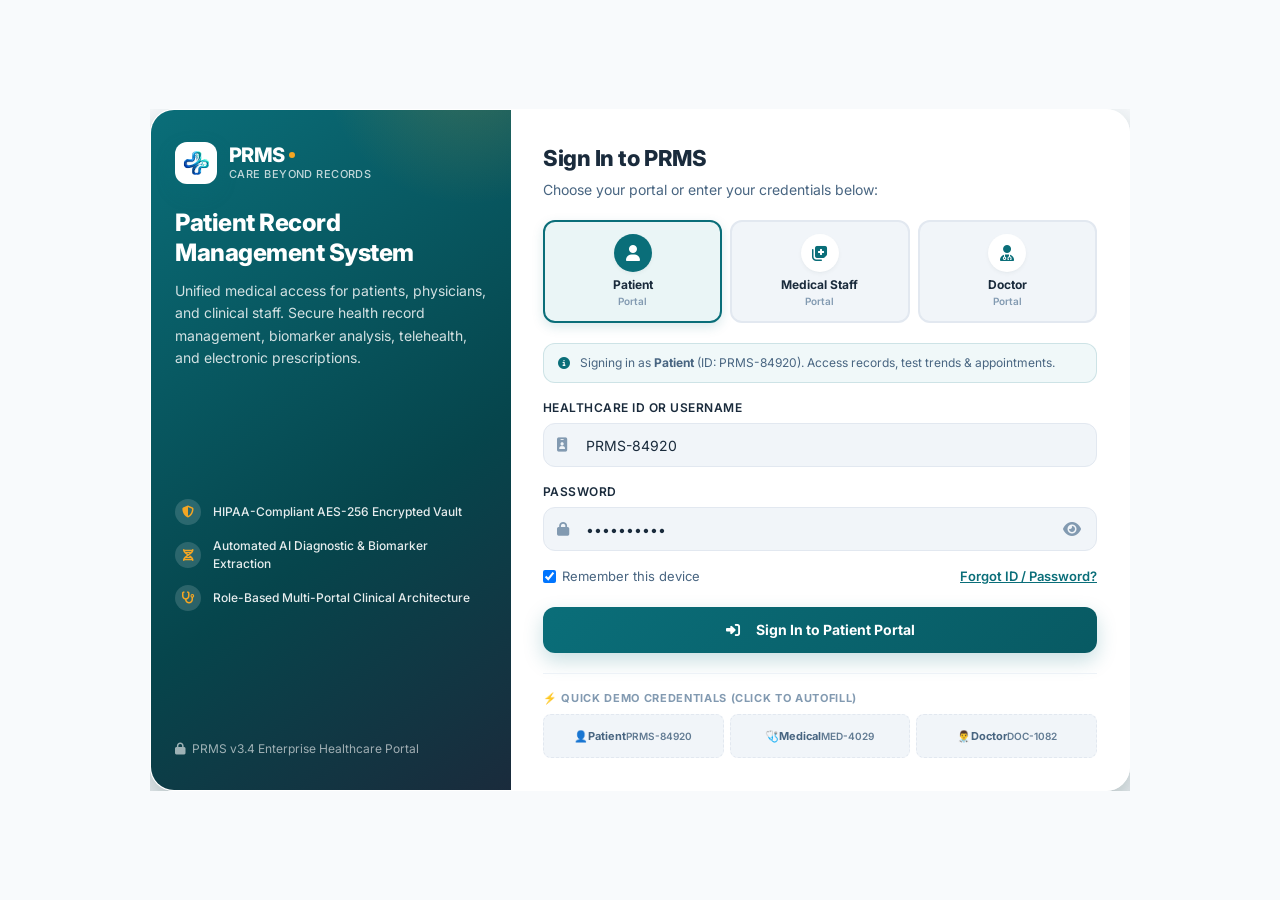
==== index.html @ 11b3c5fc "Initial commit: Patient Record Management System (PRMS)" ====
<!DOCTYPE html>
<html lang="en">

<head>
  <meta charset="UTF-8">
  <meta name="viewport" content="width=device-width, initial-scale=1.0, maximum-scale=5.0">
  <meta name="description"
    content="PRMS - Patient Record Management System. Secure Authentication Portal for Patients, Medical Staff, and Doctors.">
  <meta name="theme-color" content="#0A6E79">
  <title>PRMS | Sign In - Care Beyond Records</title>

  <!-- Google Fonts & Font Awesome -->
  <link rel="preconnect" href="https://fonts.googleapis.com">
  <link rel="preconnect" href="https://fonts.gstatic.com" crossorigin>
  <link href="https://fonts.googleapis.com/css2?family=Inter:wght@300;400;500;600;700;800&display=swap"
    rel="stylesheet">
  <link rel="stylesheet" href="https://cdnjs.cloudflare.com/ajax/libs/font-awesome/6.4.0/css/all.min.css">

  <!-- Stylesheet -->
  <link rel="stylesheet" href="css/styles.css">
</head>

<body style="background: #f8fafc; min-height: 100vh; display: flex; align-items: center; justify-content: center; padding: 20px;">

  <!-- SIGN IN PAGE CONTAINER -->
  <div class="login-page" id="signinPage" style="position: relative; inset: auto; background: transparent; padding: 0; min-height: auto; width: 100%; max-width: 980px;">
    <div class="login-card-container">

      <!-- Left Hero Brand Panel -->
      <div class="login-brand-panel">
        <div class="login-brand-header">
          <div class="brand-logo" style="margin-bottom: 24px;">
            <div class="logo-icon-wrapper" aria-hidden="true">
              <img src="images/logo.png" alt="PRMS Logo" class="brand-logo-img">
            </div>
            <div class="logo-text-group">
              <span class="brand-name">PRMS<span class="brand-dot"></span></span>
              <span class="brand-tagline">Care beyond records</span>
            </div>
          </div>

          <h2 class="login-hero-title">Patient Record Management System</h2>
          <p class="login-hero-desc">
            Unified medical access for patients, physicians, and clinical staff. Secure health record management, biomarker analysis, telehealth, and electronic prescriptions.
          </p>
        </div>

        <div class="login-feature-list">
          <div class="login-feature-item">
            <div class="login-feature-icon">
              <i class="fa-solid fa-shield-halved"></i>
            </div>
            <span>HIPAA-Compliant AES-256 Encrypted Vault</span>
          </div>
          <div class="login-feature-item">
            <div class="login-feature-icon">
              <i class="fa-solid fa-dna"></i>
            </div>
            <span>Automated AI Diagnostic & Biomarker Extraction</span>
          </div>
          <div class="login-feature-item">
            <div class="login-feature-icon">
              <i class="fa-solid fa-stethoscope"></i>
            </div>
            <span>Role-Based Multi-Portal Clinical Architecture</span>
          </div>
        </div>

        <div class="login-brand-footer">
          <i class="fa-solid fa-lock"></i>
          <span>PRMS v3.4 Enterprise Healthcare Portal</span>
        </div>
      </div>

      <!-- Right Interactive Sign-In Form Panel -->
      <div class="login-form-panel">
        <div class="login-form-header">
          <h1 class="login-form-title">Sign In to PRMS</h1>
          <p class="login-form-subtitle">Choose your portal or enter your credentials below:</p>
        </div>

        <!-- Role Selection Tabs -->
        <div class="role-selection-grid" role="tablist" aria-label="Portal Selection">
          <button type="button" class="role-card-btn active touch-target" id="roleBtnPatient" data-role="patient" role="tab" aria-selected="true">
            <div class="role-card-icon">
              <i class="fa-solid fa-user"></i>
            </div>
            <span class="role-card-title">Patient</span>
            <span class="role-card-badge">Portal</span>
          </button>

          <button type="button" class="role-card-btn touch-target" id="roleBtnMedical" data-role="medical" role="tab" aria-selected="false">
            <div class="role-card-icon">
              <i class="fa-solid fa-notes-medical"></i>
            </div>
            <span class="role-card-title">Medical Staff</span>
            <span class="role-card-badge">Portal</span>
          </button>

          <button type="button" class="role-card-btn touch-target" id="roleBtnDoctor" data-role="doctor" role="tab" aria-selected="false">
            <div class="role-card-icon">
              <i class="fa-solid fa-user-doctor"></i>
            </div>
            <span class="role-card-title">Doctor</span>
            <span class="role-card-badge">Portal</span>
          </button>
        </div>

        <!-- Dynamic Role Context Banner -->
        <div class="role-info-banner" id="roleInfoBanner">
          <i class="fa-solid fa-circle-info" style="color: var(--primary);"></i>
          <span id="roleBannerText">Signing in as <strong>Patient</strong> (ID: PRMS-84920). Access records, test trends & appointments.</span>
        </div>

        <!-- Authentication Form -->
        <form id="loginForm" autocomplete="on" novalidate>
          
          <!-- Healthcare ID / Username -->
          <div class="login-form-group">
            <label for="loginUsername" class="form-label" id="usernameLabel">Healthcare ID or Username</label>
            <div class="input-with-icon">
              <i class="fa-solid fa-id-badge" style="position: absolute; left: 14px; color: var(--text-muted); font-size: 14px; pointer-events: none;"></i>
              <input type="text" id="loginUsername" class="form-input" placeholder="e.g. PRMS-84920 or patient" required autocomplete="username" value="PRMS-84920">
            </div>
          </div>

          <!-- Password -->
          <div class="login-form-group">
            <label for="loginPassword" class="form-label">Password</label>
            <div class="input-with-icon">
              <i class="fa-solid fa-lock" style="position: absolute; left: 14px; color: var(--text-muted); font-size: 14px; pointer-events: none;"></i>
              <input type="password" id="loginPassword" class="form-input" placeholder="Enter password" required autocomplete="current-password" value="patient123" style="padding-right: 42px;">
              <button type="button" id="toggleLoginPasswordBtn" class="toggle-password-btn" aria-label="Toggle password visibility"
                style="position: absolute; right: 10px; background: none; border: none; color: var(--text-muted); cursor: pointer; padding: 6px; border-radius: 4px; display: flex; align-items: center; justify-content: center;">
                <i class="fa-solid fa-eye" id="loginEyeIcon"></i>
              </button>
            </div>
          </div>

          <!-- Form Options (Remember Me & Forgot) -->
          <div class="login-form-actions">
            <label class="checkbox-label" style="font-size: 13px;">
              <input type="checkbox" id="rememberMeCheckbox" checked>
              <span>Remember this device</span>
            </label>
            <button type="button" id="forgotCredsBtn" style="background: none; border: none; color: var(--primary); font-size: 13px; font-weight: 600; cursor: pointer; text-decoration: underline;">
              Forgot ID / Password?
            </button>
          </div>

          <!-- Error Alert (Hidden by default) -->
          <div id="loginErrorAlert" class="unlock-error-message" style="display: none; margin-bottom: 16px;" role="alert">
            <i class="fa-solid fa-circle-exclamation"></i>
            <span id="loginErrorText">Invalid ID or password. Please check your credentials.</span>
          </div>

          <!-- Submit Button -->
          <button type="submit" class="login-submit-btn touch-target" id="loginSubmitBtn">
            <i class="fa-solid fa-right-to-bracket" style="margin-right: 8px;"></i>
            <span id="loginSubmitText">Sign In to Patient Portal</span>
          </button>
        </form>

        <!-- Quick Demo Credentials Box -->
        <div class="demo-credentials-box">
          <div class="demo-credentials-title">
            <span>⚡ Quick Demo Credentials (Click to Autofill)</span>
          </div>
          <div class="demo-pills-row">
            <button type="button" class="demo-pill-btn touch-target" data-demo="patient" title="Click to fill Patient credentials">
              👤 <strong>Patient</strong><br><span style="font-size: 10px; opacity: 0.85;">PRMS-84920</span>
            </button>
            <button type="button" class="demo-pill-btn touch-target" data-demo="medical" title="Click to fill Medical Staff credentials">
              🩺 <strong>Medical</strong><br><span style="font-size: 10px; opacity: 0.85;">MED-4029</span>
            </button>
            <button type="button" class="demo-pill-btn touch-target" data-demo="doctor" title="Click to fill Doctor credentials">
              👨‍⚕️ <strong>Doctor</strong><br><span style="font-size: 10px; opacity: 0.85;">DOC-1082</span>
            </button>
          </div>
        </div>

      </div>

    </div>
  </div>

  <!-- Toast Notification Container -->
  <div class="toast-container" id="toastContainer" aria-live="polite"></div>

  <!-- Application Logic -->
  <script src="js/app.js"></script>
</body>

</html>
---- css/styles.css ----
/* ==========================================================================
   PRMS - Care Beyond Records | Patient Portal Design System
   ========================================================================== */

/* Google Font: Inter */
@import url('https://fonts.googleapis.com/css2?family=Inter:wght@300;400;500;600;700;800&display=swap');

:root {
  /* Brand Color Palette */
  --primary: #0A6E79;
  --primary-hover: #085a63;
  --primary-dark: #053e45;
  --primary-light: #0d8b99;
  --primary-soft: #eaf5f6;
  --primary-subtle: #f0f8f9;

  --secondary: #F5A623;
  --secondary-hover: #e09315;
  --secondary-light: #fff8eb;
  --secondary-soft: #fef1db;

  --background: #F8FAFC;
  --surface: #FFFFFF;
  --surface-alt: #F1F5F9;
  --surface-hover: #F8FAFC;
  
  --text-primary: #1A2B3C;
  --text-secondary: #486581;
  --text-muted: #829AB1;
  --text-light: #9FB3C8;
  --text-white: #FFFFFF;

  --success: #2ECC71;
  --success-hover: #27ae60;
  --success-soft: #eafaf1;
  --warning: #F5A623;
  --warning-soft: #fef7ec;
  --danger: #E74C3C;
  --danger-soft: #fdedec;
  --info: #3498DB;
  --info-soft: #ebf5fb;

  --border-color: #E2E8F0;
  --border-light: #EDF2F7;
  --border-focus: #0A6E79;

  /* Typography */
  --font-family: 'Inter', -apple-system, BlinkMacSystemFont, 'Segoe UI', Roboto, Helvetica, Arial, sans-serif;
  --font-size-xs: 0.75rem;     /* 12px */
  --font-size-sm: 0.875rem;    /* 14px */
  --font-size-base: 1rem;      /* 16px */
  --font-size-md: 1.125rem;    /* 18px */
  --font-size-lg: 1.25rem;     /* 20px */
  --font-size-xl: 1.5rem;      /* 24px */
  --font-size-2xl: 1.875rem;   /* 30px */
  --font-size-3xl: 2.25rem;    /* 36px */

  /* Spacing */
  --space-1: 0.25rem;  /* 4px */
  --space-2: 0.5rem;   /* 8px */
  --space-3: 0.75rem;  /* 12px */
  --space-4: 1rem;     /* 16px */
  --space-5: 1.25rem;  /* 20px */
  --space-6: 1.5rem;   /* 24px */
  --space-8: 2rem;     /* 32px */
  --space-10: 2.5rem;  /* 40px */
  --space-12: 3rem;    /* 48px */

  /* Shadows */
  --shadow-xs: 0 1px 2px rgba(10, 110, 121, 0.04);
  --shadow-sm: 0 2px 4px rgba(26, 43, 60, 0.04), 0 1px 2px rgba(26, 43, 60, 0.02);
  --shadow-md: 0 4px 12px rgba(26, 43, 60, 0.06), 0 2px 4px rgba(26, 43, 60, 0.04);
  --shadow-lg: 0 10px 25px rgba(26, 43, 60, 0.08), 0 4px 10px rgba(26, 43, 60, 0.04);
  --shadow-xl: 0 20px 35px rgba(10, 110, 121, 0.12), 0 8px 16px rgba(26, 43, 60, 0.06);
  --shadow-teal: 0 8px 20px rgba(10, 110, 121, 0.22);
  --shadow-gold: 0 8px 20px rgba(245, 166, 35, 0.25);

  /* Border Radius */
  --radius-sm: 8px;
  --radius-md: 12px;
  --radius-lg: 16px;
  --radius-xl: 24px;
  --radius-full: 9999px;

  /* Transitions */
  --transition-fast: 0.15s cubic-bezier(0.4, 0, 0.2, 1);
  --transition-base: 0.25s cubic-bezier(0.4, 0, 0.2, 1);
  --transition-slow: 0.4s cubic-bezier(0.4, 0, 0.2, 1);

  /* Dimensions */
  --header-height: 72px;
  --sidebar-width: 270px;
  --sidebar-collapsed-width: 80px;
  --bottom-nav-height: 68px;
  --min-touch-target: 44px;
}

/* ==========================================================================
   CSS Reset & Global Settings
   ========================================================================== */
*, *::before, *::after {
  box-sizing: border-box;
  margin: 0;
  padding: 0;
}

html {
  font-size: 16px;
  scroll-behavior: smooth;
  -webkit-text-size-adjust: 100%;
}

body {
  font-family: var(--font-family);
  font-size: var(--font-size-base);
  color: var(--text-primary);
  background-color: var(--background);
  line-height: 1.5;
  min-height: 100vh;
  overflow-x: hidden;
  -webkit-font-smoothing: antialiased;
  -moz-osx-font-smoothing: grayscale;
}

a {
  color: inherit;
  text-decoration: none;
}

button, input, select, textarea {
  font: inherit;
  color: inherit;
  border: none;
  background: none;
  outline: none;
}

button {
  cursor: pointer;
  user-select: none;
}

img, svg {
  display: block;
  max-width: 100%;
}

ul, ol {
  list-style: none;
}

/* Accessible focus ring */
:focus-visible {
  outline: 2px solid var(--primary);
  outline-offset: 2px;
}

/* Minimum 44px touch targets on interactive controls */
.touch-target {
  min-height: var(--min-touch-target);
  min-width: var(--min-touch-target);
  display: inline-flex;
  align-items: center;
  justify-content: center;
}

/* ==========================================================================
   Layout Structure
   ========================================================================== */
.app-container {
  display: grid;
  grid-template-rows: var(--header-height) 1fr;
  grid-template-columns: 1fr;
  min-height: 100vh;
  width: 100%;
  position: relative;
}

@media (min-width: 1024px) {
  .app-container {
    grid-template-columns: var(--sidebar-width) 1fr;
    grid-template-rows: var(--header-height) 1fr;
    grid-template-areas:
      "sidebar header"
      "sidebar main";
  }

  .app-container.sidebar-collapsed {
    grid-template-columns: var(--sidebar-collapsed-width) 1fr;
  }
}

/* ==========================================================================
   Header Component
   ========================================================================== */
.app-header {
  position: sticky;
  top: 0;
  z-index: 50;
  height: var(--header-height);
  min-height: 72px;
  background: rgba(255, 255, 255, 0.96);
  backdrop-filter: blur(16px);
  -webkit-backdrop-filter: blur(16px);
  border-bottom: 1px solid var(--border-color);
  display: flex;
  align-items: center;
  justify-content: space-between;
  padding: 0 var(--space-4);
  gap: var(--space-3);
  overflow: visible;
  transition: padding var(--transition-base);
  box-shadow: 0 1px 3px rgba(0, 0, 0, 0.03);
}

@media (min-width: 1024px) {
  .app-header {
    grid-area: header;
    padding: 0 var(--space-6);
    gap: var(--space-4);
  }
}

.header-left {
  display: flex;
  align-items: center;
  gap: var(--space-3);
  flex-shrink: 0;
  min-width: 0;
}

.hamburger-btn {
  display: flex;
  align-items: center;
  justify-content: center;
  width: 44px;
  height: 44px;
  border-radius: var(--radius-sm);
  color: var(--text-primary);
  background: var(--surface);
  border: 1px solid var(--border-color);
  transition: all var(--transition-fast);
  flex-shrink: 0;
}

.hamburger-btn:hover {
  background: var(--primary-soft);
  color: var(--primary);
  border-color: var(--primary-light);
}

@media (min-width: 1024px) {
  .hamburger-btn {
    display: none;
  }
}

/* Brand Logo */
.brand-logo {
  display: flex;
  align-items: center;
  gap: var(--space-3);
  text-decoration: none;
  flex-shrink: 0;
}

.logo-icon-wrapper {
  width: 42px;
  height: 42px;
  border-radius: var(--radius-md);
  background: linear-gradient(135deg, var(--primary) 0%, #064B53 100%);
  display: flex;
  align-items: center;
  justify-content: center;
  color: var(--surface);
  box-shadow: var(--shadow-teal);
  flex-shrink: 0;
  position: relative;
  overflow: hidden;
}

.logo-icon-wrapper::after {
  content: '';
  position: absolute;
  top: -50%;
  left: -50%;
  width: 200%;
  height: 200%;
  background: radial-gradient(circle, rgba(255,255,255,0.25) 0%, transparent 60%);
  opacity: 0.8;
}

.brand-logo-img {
  width: 100%;
  height: 100%;
  object-fit: contain;
  border-radius: var(--radius-sm);
  background: #ffffff;
  padding: 2px;
  position: relative;
  z-index: 2;
}

.top-hero-logo {
  max-width: 130px;
  height: auto;
  filter: drop-shadow(0 8px 20px rgba(10, 110, 121, 0.25));
  transition: transform var(--transition-base);
}

.top-hero-logo:hover {
  transform: scale(1.05);
}

.logo-text-group {
  display: flex;
  flex-direction: column;
}

.brand-name {
  font-size: 1.25rem;
  font-weight: 800;
  letter-spacing: -0.03em;
  color: var(--primary);
  line-height: 1.1;
  display: flex;
  align-items: center;
  gap: 4px;
  white-space: nowrap;
}

.brand-name .brand-dot {
  width: 6px;
  height: 6px;
  background-color: var(--secondary);
  border-radius: 50%;
  display: inline-block;
}

.brand-tagline {
  font-size: 0.6875rem;
  font-weight: 500;
  letter-spacing: 0.04em;
  color: var(--text-secondary);
  text-transform: uppercase;
  white-space: nowrap;
}

/* Header Center Search */
.header-center {
  display: none;
  flex: 0 1 auto;
  width: 260px;
  margin: 0 var(--space-2);
}

@media (min-width: 850px) {
  .header-center {
    display: flex;
  }
}

@media (min-width: 1400px) {
  .header-center {
    width: 340px;
    margin: 0 var(--space-4);
  }
}

.search-bar {
  display: flex;
  align-items: center;
  width: 100%;
  height: 40px;
  background: var(--surface-alt);
  border: 1px solid var(--border-color);
  border-radius: var(--radius-full);
  padding: 0 var(--space-3);
  gap: var(--space-2);
  transition: all var(--transition-fast);
}

.search-bar:focus-within {
  background: var(--surface);
  border-color: var(--primary);
  box-shadow: 0 0 0 3px rgba(10, 110, 121, 0.12);
}

.search-bar svg {
  color: var(--text-muted);
  flex-shrink: 0;
}

.search-bar input {
  width: 100%;
  font-size: var(--font-size-xs);
  color: var(--text-primary);
}

.search-bar input::placeholder {
  color: var(--text-muted);
}

/* Header Right Actions */
.header-right {
  display: flex;
  align-items: center;
  justify-content: flex-end;
  gap: var(--space-2);
  flex-shrink: 0;
  margin-left: auto;
  max-width: 100%;
}

@media (min-width: 640px) {
  .header-right {
    gap: var(--space-3);
  }
}

/* Secondary Navigation: Portal Switcher Pill Bar */
.header-portal-nav {
  display: none;
  align-items: center;
  background: var(--surface-alt);
  border: 1px solid var(--border-color);
  border-radius: var(--radius-full);
  padding: 3px;
  gap: 2px;
  flex-shrink: 0;
}

@media (min-width: 1560px) {
  .header-portal-nav {
    display: flex;
  }
}

.portal-nav-btn {
  display: inline-flex;
  align-items: center;
  gap: 6px;
  padding: 5px 12px;
  border-radius: var(--radius-full);
  font-size: var(--font-size-xs);
  font-weight: 600;
  color: var(--text-secondary);
  text-decoration: none;
  white-space: nowrap;
  transition: all var(--transition-fast);
}

.portal-nav-btn i,
.portal-nav-btn svg {
  font-size: 12px;
  color: var(--text-muted);
  transition: color var(--transition-fast);
}

.portal-nav-btn:hover {
  color: var(--primary);
  background: rgba(10, 110, 121, 0.08);
}

.portal-nav-btn:hover i,
.portal-nav-btn:hover svg {
  color: var(--primary);
}

.portal-nav-btn.active {
  background: var(--primary);
  color: var(--text-white);
  box-shadow: 0 2px 8px rgba(10, 110, 121, 0.22);
}

.portal-nav-btn.active i,
.portal-nav-btn.active svg {
  color: var(--text-white);
}

/* Header Login / Logout Action Button */
.header-auth-btn {
  display: inline-flex;
  align-items: center;
  gap: 6px;
  padding: 6px 14px;
  border-radius: var(--radius-full);
  font-size: var(--font-size-xs);
  font-weight: 600;
  color: var(--danger);
  background: var(--danger-soft);
  border: 1px solid rgba(231, 76, 60, 0.2);
  text-decoration: none;
  transition: all var(--transition-fast);
  cursor: pointer;
  white-space: nowrap;
}

.header-auth-btn:hover {
  background: #fbd6d2;
  color: #c0392b;
  border-color: rgba(231, 76, 60, 0.4);
  transform: translateY(-1px);
  box-shadow: var(--shadow-sm);
}

.header-auth-btn i,
.header-auth-btn svg {
  font-size: 13px;
}

.header-auth-btn.login-variant {
  color: var(--primary);
  background: var(--primary-soft);
  border: 1px solid rgba(10, 110, 121, 0.2);
}

.header-auth-btn.login-variant:hover {
  background: var(--primary);
  color: #ffffff;
}

@media (max-width: 580px) {
  .header-auth-label {
    display: none;
  }
  .header-auth-btn {
    padding: 7px 10px;
  }
}

/* State Toggle Pill for Demoing Locked / Unlocked */
.demo-toggle-wrapper {
  display: none;
  align-items: center;
  gap: var(--space-2);
  background: var(--primary-soft);
  padding: 4px 10px;
  border-radius: var(--radius-full);
  border: 1px solid rgba(10, 110, 121, 0.18);
  flex-shrink: 0;
}

@media (min-width: 1440px) {
  .demo-toggle-wrapper {
    display: flex;
  }
}

.demo-toggle-label {
  font-size: var(--font-size-xs);
  font-weight: 600;
  color: var(--primary);
  white-space: nowrap;
}

.toggle-switch {
  position: relative;
  display: inline-block;
  width: 36px;
  height: 20px;
  flex-shrink: 0;
}

.toggle-switch input {
  opacity: 0;
  width: 0;
  height: 0;
}

.slider {
  position: absolute;
  cursor: pointer;
  top: 0;
  left: 0;
  right: 0;
  bottom: 0;
  background-color: #cbd5e1;
  transition: .3s;
  border-radius: 34px;
}

.slider:before {
  position: absolute;
  content: "";
  height: 14px;
  width: 14px;
  left: 3px;
  bottom: 3px;
  background-color: white;
  transition: .3s;
  border-radius: 50%;
  box-shadow: 0 1px 3px rgba(0,0,0,0.2);
}

input:checked + .slider {
  background-color: var(--success);
}

input:checked + .slider:before {
  transform: translateX(16px);
}

/* Icon Buttons (Notifications, Help) */
.notification-dropdown-wrapper {
  position: relative;
  flex-shrink: 0;
}

.header-icon-btn {
  position: relative;
  width: 40px;
  height: 40px;
  display: flex;
  align-items: center;
  justify-content: center;
  border-radius: var(--radius-md);
  color: var(--text-secondary);
  background: var(--surface);
  border: 1px solid var(--border-color);
  transition: all var(--transition-fast);
  flex-shrink: 0;
}

.header-icon-btn:hover {
  color: var(--primary);
  background: var(--primary-soft);
  border-color: rgba(10, 110, 121, 0.2);
}

.notification-badge {
  position: absolute;
  top: 6px;
  right: 6px;
  width: 8px;
  height: 8px;
  background-color: var(--secondary);
  border: 2px solid var(--surface);
  border-radius: 50%;
}

/* Patient Avatar Profile */
.profile-dropdown-wrapper {
  position: relative;
  flex-shrink: 0;
}

.patient-profile-btn {
  display: flex;
  align-items: center;
  gap: var(--space-2);
  padding: 3px;
  border-radius: var(--radius-full);
  transition: background var(--transition-fast);
  height: 40px;
  flex-shrink: 0;
  border: 1px solid transparent;
  background: transparent;
  cursor: pointer;
}

@media (min-width: 768px) {
  .patient-profile-btn {
    padding: 3px 10px 3px 3px;
    border: 1px solid var(--border-color);
    background: var(--surface);
  }

  .patient-profile-btn:hover {
    border-color: var(--primary-light);
    background: var(--surface-hover);
    box-shadow: var(--shadow-sm);
  }
}

.avatar-wrapper {
  position: relative;
  width: 32px;
  height: 32px;
  border-radius: 50%;
  overflow: hidden;
  background: linear-gradient(135deg, #0A6E79, #F5A623);
  display: flex;
  align-items: center;
  justify-content: center;
  color: var(--text-white);
  font-weight: 700;
  font-size: 13px;
  flex-shrink: 0;
}

.avatar-img {
  width: 100%;
  height: 100%;
  object-fit: cover;
}

.avatar-status-dot {
  position: absolute;
  bottom: 0;
  right: 0;
  width: 8px;
  height: 8px;
  background-color: var(--success);
  border: 2px solid var(--surface);
  border-radius: 50%;
}

.patient-info {
  display: none;
  flex-direction: column;
  text-align: left;
  line-height: 1.2;
  max-width: 130px;
}

@media (min-width: 1024px) {
  .patient-info {
    display: flex;
  }
}

.patient-name {
  font-size: var(--font-size-xs);
  font-weight: 600;
  color: var(--text-primary);
  white-space: nowrap;
  overflow: hidden;
  text-overflow: ellipsis;
}

.patient-id {
  font-size: 11px;
  color: var(--text-muted);
  white-space: nowrap;
  overflow: hidden;
  text-overflow: ellipsis;
}

/* ==========================================================================
   Header Dropdowns Component (Notifications, Profile, Search Results)
   ========================================================================== */

/* Notification Panel Dropdown */
.notification-dropdown-menu {
  display: none;
  position: absolute;
  top: calc(100% + 10px);
  right: 0;
  width: 340px;
  max-width: calc(100vw - 24px);
  background: var(--surface);
  border-radius: var(--radius-xl);
  border: 1px solid var(--border-color);
  box-shadow: 0 16px 36px rgba(15, 23, 42, 0.14), 0 4px 12px rgba(15, 23, 42, 0.06);
  z-index: 1000;
  overflow: hidden;
  animation: dropdownSlideIn 0.2s cubic-bezier(0.16, 1, 0.3, 1);
}

.notification-dropdown-menu.active {
  display: flex;
  flex-direction: column;
}

@keyframes dropdownSlideIn {
  from {
    opacity: 0;
    transform: translateY(-8px) scale(0.97);
  }
  to {
    opacity: 1;
    transform: translateY(0) scale(1);
  }
}

.notification-dropdown-header {
  display: flex;
  align-items: center;
  justify-content: space-between;
  padding: var(--space-4);
  border-bottom: 1px solid var(--border-color);
  background: var(--surface-alt);
}

.notification-dropdown-title {
  display: flex;
  align-items: center;
  gap: var(--space-2);
  font-size: var(--font-size-sm);
  font-weight: 700;
  color: var(--text-primary);
}

.notification-count-pill {
  font-size: 11px;
  font-weight: 700;
  color: var(--primary);
  background: var(--primary-soft);
  padding: 2px 8px;
  border-radius: var(--radius-full);
}

.notification-header-actions {
  display: flex;
  align-items: center;
  gap: var(--space-2);
}

.notification-action-link {
  font-size: var(--font-size-xs);
  font-weight: 600;
  color: var(--primary);
  cursor: pointer;
  transition: opacity var(--transition-fast);
}

.notification-action-link:hover {
  opacity: 0.8;
  text-decoration: underline;
}

.notification-list-container {
  max-height: 320px;
  overflow-y: auto;
  display: flex;
  flex-direction: column;
}

.notification-list-item {
  display: flex;
  align-items: flex-start;
  gap: var(--space-3);
  padding: var(--space-3) var(--space-4);
  border-bottom: 1px solid var(--border-color);
  cursor: pointer;
  transition: background var(--transition-fast);
}

.notification-list-item:last-child {
  border-bottom: none;
}

.notification-list-item:hover {
  background: var(--surface-hover);
}

.notification-list-item.unread {
  background: rgba(10, 110, 121, 0.04);
}

.notif-item-icon {
  width: 32px;
  height: 32px;
  border-radius: 50%;
  display: flex;
  align-items: center;
  justify-content: center;
  font-size: 12px;
  flex-shrink: 0;
}

.notif-item-icon.info {
  background: rgba(10, 110, 121, 0.12);
  color: var(--primary);
}

.notif-item-icon.success {
  background: rgba(16, 185, 129, 0.12);
  color: var(--success);
}

.notif-item-icon.warning {
  background: rgba(245, 166, 35, 0.15);
  color: #d97706;
}

.notif-item-content {
  flex: 1;
  min-width: 0;
}

.notif-item-title {
  font-size: var(--font-size-xs);
  font-weight: 600;
  color: var(--text-primary);
  line-height: 1.3;
}

.notif-item-desc {
  font-size: 11px;
  color: var(--text-secondary);
  line-height: 1.3;
  margin-top: 2px;
}

.notif-item-time {
  font-size: 10px;
  color: var(--text-muted);
  margin-top: 4px;
}

.notification-dropdown-footer {
  padding: var(--space-3) var(--space-4);
  text-align: center;
  background: var(--surface-alt);
  border-top: 1px solid var(--border-color);
}

/* Patient Profile Menu Dropdown */
.profile-dropdown-menu {
  display: none;
  position: absolute;
  top: calc(100% + 10px);
  right: 0;
  width: 290px;
  max-width: calc(100vw - 24px);
  background: var(--surface);
  border-radius: var(--radius-xl);
  border: 1px solid var(--border-color);
  box-shadow: 0 16px 36px rgba(15, 23, 42, 0.14), 0 4px 12px rgba(15, 23, 42, 0.06);
  z-index: 1000;
  padding: var(--space-4);
  animation: dropdownSlideIn 0.2s cubic-bezier(0.16, 1, 0.3, 1);
}

.profile-dropdown-menu.active {
  display: flex;
  flex-direction: column;
  gap: var(--space-3);
}

.profile-dropdown-user {
  display: flex;
  align-items: center;
  gap: var(--space-3);
  padding-bottom: var(--space-3);
  border-bottom: 1px solid var(--border-color);
}

.profile-user-name {
  font-size: var(--font-size-sm);
  font-weight: 700;
  color: var(--text-primary);
  line-height: 1.2;
}

.profile-user-role {
  font-size: 11px;
  font-weight: 600;
  color: var(--primary);
}

.profile-user-id {
  font-size: 10px;
  color: var(--text-muted);
}

.profile-menu-section-title {
  font-size: 11px;
  font-weight: 700;
  text-transform: uppercase;
  letter-spacing: 0.05em;
  color: var(--text-muted);
  margin-top: 2px;
}

.role-switcher-list {
  display: flex;
  flex-direction: column;
  gap: 4px;
}

.role-switcher-item {
  display: flex;
  align-items: center;
  justify-content: space-between;
  padding: 8px 12px;
  border-radius: var(--radius-md);
  font-size: var(--font-size-xs);
  font-weight: 600;
  color: var(--text-secondary);
  text-decoration: none;
  transition: all var(--transition-fast);
  background: var(--surface-alt);
}

.role-switcher-item:hover {
  background: var(--primary-soft);
  color: var(--primary);
}

.role-switcher-item.current {
  background: rgba(10, 110, 121, 0.12);
  color: var(--primary);
  font-weight: 700;
}

.profile-logout-btn {
  display: flex;
  align-items: center;
  justify-content: center;
  gap: var(--space-2);
  width: 100%;
  padding: 10px;
  border-radius: var(--radius-md);
  border: 1px solid var(--border-color);
  background: var(--surface-alt);
  color: var(--text-primary);
  font-size: var(--font-size-xs);
  font-weight: 600;
  cursor: pointer;
  transition: all var(--transition-fast);
  margin-top: var(--space-1);
}

.profile-logout-btn:hover {
  background: #fee2e2;
  color: #dc2626;
  border-color: #fca5a5;
}

/* Floating Search Results Dropdown */
.search-results-dropdown {
  display: none;
  position: absolute;
  top: calc(100% + 8px);
  left: 0;
  right: 0;
  background: var(--surface);
  border-radius: var(--radius-xl);
  border: 1px solid var(--border-color);
  box-shadow: 0 16px 36px rgba(15, 23, 42, 0.14);
  z-index: 1000;
  max-height: 360px;
  overflow-y: auto;
  padding: var(--space-2);
  animation: dropdownSlideIn 0.2s cubic-bezier(0.16, 1, 0.3, 1);
}

.search-results-dropdown.active {
  display: block;
}

.search-category-title {
  font-size: 11px;
  font-weight: 700;
  text-transform: uppercase;
  color: var(--text-muted);
  padding: 8px 12px 4px;
}

.search-result-item {
  display: flex;
  align-items: center;
  justify-content: space-between;
  padding: 8px 12px;
  border-radius: var(--radius-md);
  cursor: pointer;
  transition: background var(--transition-fast);
}

.search-result-item:hover {
  background: var(--surface-hover);
}

.search-result-left {
  display: flex;
  align-items: center;
  gap: var(--space-3);
}

.search-result-title {
  font-size: var(--font-size-xs);
  font-weight: 600;
  color: var(--text-primary);
}

.search-result-subtitle {
  font-size: 11px;
  color: var(--text-secondary);
}

/* ==========================================================================
   Sidebar Navigation Component (Desktop & Mobile Drawer)
   ========================================================================== */
.app-sidebar {
  position: fixed;
  top: 0;
  left: 0;
  bottom: 0;
  width: var(--sidebar-width);
  background: var(--surface);
  border-right: 1px solid var(--border-color);
  z-index: 50;
  display: flex;
  flex-direction: column;
  justify-content: space-between;
  transform: translateX(-100%);
  transition: transform var(--transition-base), width var(--transition-base);
  overflow-y: auto;
  overflow-x: hidden;
  box-shadow: var(--shadow-xl);
}

.app-sidebar.mobile-open {
  transform: translateX(0);
}

/* Mobile Sidebar Backdrop Overlay */
.sidebar-overlay {
  position: fixed;
  top: 0;
  left: 0;
  right: 0;
  bottom: 0;
  background: rgba(15, 23, 42, 0.45);
  backdrop-filter: blur(4px);
  -webkit-backdrop-filter: blur(4px);
  z-index: 45;
  opacity: 0;
  pointer-events: none;
  transition: opacity var(--transition-base);
}

.sidebar-overlay.active {
  opacity: 1;
  pointer-events: auto;
}

@media (min-width: 1024px) {
  .app-sidebar {
    grid-area: sidebar;
    position: sticky;
    top: 0;
    height: 100vh;
    transform: none;
    box-shadow: none;
    z-index: 30;
  }

  .sidebar-overlay {
    display: none;
  }

  .app-container.sidebar-collapsed .app-sidebar {
    width: var(--sidebar-collapsed-width);
  }

  .app-container.sidebar-collapsed .brand-tagline,
  .app-container.sidebar-collapsed .brand-name,
  .app-container.sidebar-collapsed .nav-text,
  .app-container.sidebar-collapsed .nav-badge,
  .app-container.sidebar-collapsed .sidebar-cta-box,
  .app-container.sidebar-collapsed .user-card-details,
  .app-container.sidebar-collapsed .nav-section-title {
    display: none;
  }

  .app-container.sidebar-collapsed .nav-link {
    justify-content: center;
    padding: 0;
    width: 48px;
    height: 48px;
    margin: 0 auto 6px auto;
  }

  .app-container.sidebar-collapsed .sidebar-header {
    justify-content: center;
    padding: var(--space-4) 0;
  }

  .app-container.sidebar-collapsed .collapse-toggle-btn svg {
    transform: rotate(180deg);
  }
}

.sidebar-header {
  height: var(--header-height);
  display: flex;
  align-items: center;
  justify-content: space-between;
  padding: 0 var(--space-5);
  border-bottom: 1px solid var(--border-light);
}

.sidebar-close-btn {
  display: flex;
  align-items: center;
  justify-content: center;
  width: 40px;
  height: 40px;
  border-radius: var(--radius-sm);
  color: var(--text-secondary);
}

@media (min-width: 1024px) {
  .sidebar-close-btn {
    display: none;
  }
}

.collapse-toggle-btn {
  display: none;
  align-items: center;
  justify-content: center;
  width: 32px;
  height: 32px;
  border-radius: var(--radius-sm);
  color: var(--text-muted);
  background: var(--surface-alt);
  transition: all var(--transition-fast);
}

.collapse-toggle-btn:hover {
  color: var(--primary);
  background: var(--primary-soft);
}

@media (min-width: 1024px) {
  .collapse-toggle-btn {
    display: flex;
  }
}

.sidebar-content {
  flex: 1;
  padding: var(--space-4) var(--space-3);
  display: flex;
  flex-direction: column;
  gap: var(--space-6);
}

.nav-section-title {
  font-size: var(--font-size-xs);
  font-weight: 700;
  text-transform: uppercase;
  letter-spacing: 0.08em;
  color: var(--text-muted);
  padding: 0 var(--space-3);
  margin-bottom: var(--space-2);
}

.nav-list {
  display: flex;
  flex-direction: column;
  gap: 4px;
}

.nav-item {
  width: 100%;
}

.nav-link {
  display: flex;
  align-items: center;
  gap: var(--space-3);
  padding: var(--space-3) var(--space-3);
  min-height: var(--min-touch-target);
  border-radius: var(--radius-md);
  font-size: var(--font-size-sm);
  font-weight: 500;
  color: var(--text-secondary);
  transition: all var(--transition-fast);
  position: relative;
}

.nav-link svg {
  flex-shrink: 0;
  color: var(--text-muted);
  transition: color var(--transition-fast);
}

.nav-link:hover {
  background-color: var(--primary-soft);
  color: var(--primary);
}

.nav-link:hover svg {
  color: var(--primary);
}

.nav-link.active {
  background-color: var(--primary);
  color: var(--text-white);
  font-weight: 600;
  box-shadow: 0 4px 12px rgba(10, 110, 121, 0.25);
}

.nav-link.active svg {
  color: var(--text-white);
}

.nav-text {
  flex: 1;
  white-space: nowrap;
}

.nav-badge {
  font-size: var(--font-size-xs);
  font-weight: 700;
  padding: 2px 8px;
  border-radius: var(--radius-full);
  background: var(--secondary-soft);
  color: var(--secondary-hover);
}

.nav-badge.locked-badge {
  background: #f1f5f9;
  color: var(--text-muted);
  display: flex;
  align-items: center;
  gap: 4px;
  font-size: 11px;
}

.nav-link.active .nav-badge {
  background: rgba(255, 255, 255, 0.25);
  color: var(--text-white);
}

/* Sidebar CTA Box */
.sidebar-cta-box {
  background: linear-gradient(135deg, var(--primary-soft) 0%, #e0f2f4 100%);
  border: 1px solid rgba(10, 110, 121, 0.15);
  border-radius: var(--radius-lg);
  padding: var(--space-4);
  margin: var(--space-2) var(--space-2);
  text-align: center;
  display: flex;
  flex-direction: column;
  align-items: center;
  gap: var(--space-2);
}

.sidebar-cta-icon {
  width: 40px;
  height: 40px;
  border-radius: 50%;
  background: var(--surface);
  color: var(--secondary);
  display: flex;
  align-items: center;
  justify-content: center;
  box-shadow: var(--shadow-sm);
}

.sidebar-cta-title {
  font-size: var(--font-size-sm);
  font-weight: 700;
  color: var(--primary-dark);
}

.sidebar-cta-desc {
  font-size: var(--font-size-xs);
  color: var(--text-secondary);
  line-height: 1.4;
}

.sidebar-cta-btn {
  margin-top: var(--space-1);
  width: 100%;
  min-height: 38px;
  background: var(--secondary);
  color: #fff;
  font-size: var(--font-size-xs);
  font-weight: 600;
  border-radius: var(--radius-md);
  box-shadow: var(--shadow-gold);
  display: flex;
  align-items: center;
  justify-content: center;
  gap: 6px;
  transition: all var(--transition-fast);
}

.sidebar-cta-btn:hover {
  background: var(--secondary-hover);
  transform: translateY(-1px);
}

/* Sidebar Footer User Section */
.sidebar-footer {
  padding: var(--space-4);
  border-top: 1px solid var(--border-light);
  display: flex;
  align-items: center;
  justify-content: space-between;
}

.user-card {
  display: flex;
  align-items: center;
  gap: var(--space-3);
  width: 100%;
}

.user-card-details {
  display: flex;
  flex-direction: column;
  overflow: hidden;
}

.user-card-name {
  font-size: var(--font-size-sm);
  font-weight: 600;
  color: var(--text-primary);
  white-space: nowrap;
  overflow: hidden;
  text-overflow: ellipsis;
}

.user-card-role {
  font-size: var(--font-size-xs);
  color: var(--text-muted);
}

/* ==========================================================================
   View Section Switching Controls
   ========================================================================== */
.view-section {
  display: none !important;
}

.view-section.active {
  display: flex !important;
  flex-direction: column;
  gap: var(--space-6);
  animation: viewFadeIn 0.25s cubic-bezier(0.16, 1, 0.3, 1);
}

@keyframes viewFadeIn {
  from {
    opacity: 0;
    transform: translateY(6px);
  }
  to {
    opacity: 1;
    transform: translateY(0);
  }
}

/* ==========================================================================
   Main Content Area
   ========================================================================== */
.app-main {
  min-height: calc(100vh - var(--header-height));
  padding: var(--space-4);
  padding-bottom: calc(var(--bottom-nav-height) + var(--space-6)); /* Space for mobile sticky bottom nav */
  display: flex;
  flex-direction: column;
  gap: var(--space-6);
  width: 100%;
  max-width: 1440px;
  margin: 0 auto;
}

@media (min-width: 768px) {
  .app-main {
    padding: var(--space-6);
    padding-bottom: calc(var(--bottom-nav-height) + var(--space-6));
    gap: var(--space-8);
  }
}

@media (min-width: 1024px) {
  .app-main {
    padding: var(--space-8);
    padding-bottom: var(--space-10);
  }
}

/* Top Banner / Welcome Row */
.dashboard-welcome-banner {
  display: flex;
  flex-direction: column;
  gap: var(--space-4);
  background: linear-gradient(135deg, #0A6E79 0%, #06454D 100%);
  border-radius: var(--radius-xl);
  padding: var(--space-6);
  color: var(--text-white);
  position: relative;
  overflow: hidden;
  box-shadow: var(--shadow-teal);
}

@media (min-width: 768px) {
  .dashboard-welcome-banner {
    flex-direction: row;
    align-items: center;
    justify-content: space-between;
    padding: var(--space-8);
  }
}

.dashboard-welcome-banner::before {
  content: '';
  position: absolute;
  top: -80px;
  right: -80px;
  width: 260px;
  height: 260px;
  background: radial-gradient(circle, rgba(245, 166, 35, 0.25) 0%, transparent 70%);
  border-radius: 50%;
  pointer-events: none;
}

.dashboard-welcome-banner::after {
  content: '';
  position: absolute;
  bottom: -60px;
  left: 20%;
  width: 200px;
  height: 200px;
  background: radial-gradient(circle, rgba(255, 255, 255, 0.08) 0%, transparent 70%);
  border-radius: 50%;
  pointer-events: none;
}

.welcome-content {
  position: relative;
  z-index: 1;
  max-width: 600px;
}

.patient-badge-chip {
  display: inline-flex;
  align-items: center;
  gap: 6px;
  background: rgba(255, 255, 255, 0.15);
  border: 1px solid rgba(255, 255, 255, 0.25);
  padding: 4px 12px;
  border-radius: var(--radius-full);
  font-size: var(--font-size-xs);
  font-weight: 600;
  letter-spacing: 0.03em;
  margin-bottom: var(--space-3);
  backdrop-filter: blur(4px);
}

.welcome-title {
  font-size: var(--font-size-xl);
  font-weight: 800;
  line-height: 1.2;
  margin-bottom: var(--space-2);
}

@media (min-width: 768px) {
  .welcome-title {
    font-size: var(--font-size-2xl);
  }
}

.welcome-subtitle {
  font-size: var(--font-size-sm);
  color: #D3EAEB;
  line-height: 1.6;
}

.welcome-quick-stats {
  display: flex;
  flex-wrap: wrap;
  gap: var(--space-3);
  position: relative;
  z-index: 1;
}

.welcome-stat-chip {
  background: rgba(255, 255, 255, 0.12);
  border: 1px solid rgba(255, 255, 255, 0.2);
  border-radius: var(--radius-md);
  padding: var(--space-3) var(--space-4);
  display: flex;
  align-items: center;
  gap: var(--space-3);
  backdrop-filter: blur(6px);
}

.welcome-stat-chip svg {
  color: var(--secondary);
}

.stat-chip-label {
  font-size: var(--font-size-xs);
  color: #c4e4e6;
  display: block;
}

.stat-chip-val {
  font-size: var(--font-size-sm);
  font-weight: 700;
  color: #ffffff;
}

/* ==========================================================================
   LOCKED STATE & CTA HERO SECTION
   ========================================================================== */
.locked-dashboard-wrapper {
  display: flex;
  flex-direction: column;
  gap: var(--space-8);
  transition: all var(--transition-base);
}

/* Primary Locked Notice Callout */
.locked-notice-banner {
  background: var(--surface);
  border: 1px solid rgba(10, 110, 121, 0.15);
  border-radius: var(--radius-xl);
  padding: var(--space-6);
  box-shadow: var(--shadow-md);
  position: relative;
  overflow: hidden;
}

@media (min-width: 768px) {
  .locked-notice-banner {
    padding: var(--space-8);
  }
}

.locked-notice-banner::before {
  content: '';
  position: absolute;
  top: 0;
  left: 0;
  width: 6px;
  height: 100%;
  background: linear-gradient(180deg, var(--secondary) 0%, var(--primary) 100%);
}

.locked-notice-grid {
  display: grid;
  grid-template-columns: 1fr;
  gap: var(--space-6);
  align-items: center;
}

@media (min-width: 900px) {
  .locked-notice-grid {
    grid-template-columns: auto 1fr auto;
    gap: var(--space-8);
  }
}

.locked-icon-badge {
  width: 72px;
  height: 72px;
  border-radius: var(--radius-xl);
  background: var(--secondary-light);
  border: 2px solid rgba(245, 166, 35, 0.3);
  display: flex;
  align-items: center;
  justify-content: center;
  color: var(--secondary);
  box-shadow: var(--shadow-gold);
  flex-shrink: 0;
  position: relative;
}

.locked-icon-badge .pulse-ring {
  position: absolute;
  width: 100%;
  height: 100%;
  border-radius: inherit;
  border: 2px solid var(--secondary);
  animation: pulse-ring 2s cubic-bezier(0.4, 0, 0.6, 1) infinite;
  opacity: 0.4;
}

@keyframes pulse-ring {
  0% { transform: scale(0.95); opacity: 0.8; }
  50% { transform: scale(1.2); opacity: 0; }
  100% { transform: scale(1.2); opacity: 0; }
}

.locked-notice-text {
  display: flex;
  flex-direction: column;
  gap: var(--space-2);
}

.locked-status-pill {
  display: inline-flex;
  align-items: center;
  gap: 6px;
  font-size: var(--font-size-xs);
  font-weight: 700;
  text-transform: uppercase;
  letter-spacing: 0.05em;
  color: var(--secondary-dark);
  background: var(--secondary-light);
  padding: 4px 10px;
  border-radius: var(--radius-full);
  width: fit-content;
}

.locked-main-heading {
  font-size: var(--font-size-lg);
  font-weight: 800;
  color: var(--text-primary);
  line-height: 1.3;
}

@media (min-width: 768px) {
  .locked-main-heading {
    font-size: var(--font-size-xl);
  }
}

.locked-subtext {
  font-size: var(--font-size-sm);
  color: var(--text-secondary);
  line-height: 1.6;
}

.locked-cta-actions {
  display: flex;
  flex-direction: column;
  gap: var(--space-3);
}

@media (min-width: 480px) {
  .locked-cta-actions {
    flex-direction: row;
    align-items: center;
  }
}

/* ==========================================================================
   "BUILD YOUR HEALTH DASHBOARD" UPLOAD CTA SECTION
   ========================================================================== */
.build-dashboard-section {
  background: var(--surface);
  border: 1px solid var(--border-color);
  border-radius: var(--radius-xl);
  padding: var(--space-6);
  box-shadow: var(--shadow-md);
  display: flex;
  flex-direction: column;
  gap: var(--space-6);
}

@media (min-width: 768px) {
  .build-dashboard-section {
    padding: var(--space-8);
  }
}

.section-header-row {
  display: flex;
  flex-direction: column;
  gap: var(--space-2);
}

@media (min-width: 768px) {
  .section-header-row {
    flex-direction: row;
    align-items: flex-end;
    justify-content: space-between;
  }
}

.section-title {
  font-size: var(--font-size-xl);
  font-weight: 800;
  color: var(--text-primary);
  display: flex;
  align-items: center;
  gap: var(--space-2);
}

.section-subtitle {
  font-size: var(--font-size-sm);
  color: var(--text-secondary);
}

/* Drag and Drop Zone */
.upload-dropzone {
  border: 2px dashed rgba(10, 110, 121, 0.35);
  background: linear-gradient(180deg, var(--surface-hover) 0%, var(--primary-subtle) 100%);
  border-radius: var(--radius-lg);
  padding: var(--space-8) var(--space-4);
  text-align: center;
  cursor: pointer;
  transition: all var(--transition-base);
  position: relative;
  display: flex;
  flex-direction: column;
  align-items: center;
  justify-content: center;
  gap: var(--space-4);
}

.upload-dropzone:hover,
.upload-dropzone.drag-over {
  border-color: var(--primary);
  background: var(--primary-soft);
  transform: translateY(-2px);
  box-shadow: var(--shadow-teal);
}

.dropzone-icon-circle {
  width: 64px;
  height: 64px;
  border-radius: 50%;
  background: var(--surface);
  color: var(--primary);
  display: flex;
  align-items: center;
  justify-content: center;
  box-shadow: var(--shadow-md);
  transition: transform var(--transition-fast);
}

.upload-dropzone:hover .dropzone-icon-circle {
  transform: scale(1.08);
  color: var(--secondary);
}

.dropzone-text-group {
  display: flex;
  flex-direction: column;
  gap: var(--space-1);
  max-width: 460px;
}

.dropzone-primary-text {
  font-size: var(--font-size-md);
  font-weight: 700;
  color: var(--text-primary);
}

.dropzone-secondary-text {
  font-size: var(--font-size-sm);
  color: var(--text-secondary);
}

.supported-formats-row {
  display: flex;
  flex-wrap: wrap;
  align-items: center;
  justify-content: center;
  gap: var(--space-2);
  margin-top: var(--space-2);
}

.format-tag {
  font-size: var(--font-size-xs);
  font-weight: 600;
  background: var(--surface);
  color: var(--text-secondary);
  border: 1px solid var(--border-color);
  padding: 3px 8px;
  border-radius: var(--radius-sm);
}

.hidden-file-input {
  display: none;
}

/* Upload Action Controls */
.upload-actions-bar {
  display: flex;
  flex-direction: column;
  gap: var(--space-3);
  align-items: center;
  justify-content: space-between;
  padding-top: var(--space-2);
}

@media (min-width: 640px) {
  .upload-actions-bar {
    flex-direction: row;
  }
}

/* Buttons */
.btn-primary {
  min-height: var(--min-touch-target);
  padding: 0 var(--space-6);
  background: var(--primary);
  color: var(--text-white);
  font-size: var(--font-size-sm);
  font-weight: 600;
  border-radius: var(--radius-md);
  display: inline-flex;
  align-items: center;
  justify-content: center;
  gap: var(--space-2);
  box-shadow: var(--shadow-teal);
  transition: all var(--transition-fast);
  width: 100%;
}

@media (min-width: 640px) {
  .btn-primary {
    width: auto;
  }
}

.btn-primary:hover {
  background: var(--primary-hover);
  transform: translateY(-1px);
  box-shadow: 0 6px 16px rgba(10, 110, 121, 0.3);
}

.btn-secondary {
  min-height: var(--min-touch-target);
  padding: 0 var(--space-6);
  background: var(--secondary);
  color: #fff;
  font-size: var(--font-size-sm);
  font-weight: 600;
  border-radius: var(--radius-md);
  display: inline-flex;
  align-items: center;
  justify-content: center;
  gap: var(--space-2);
  box-shadow: var(--shadow-gold);
  transition: all var(--transition-fast);
  width: 100%;
}

@media (min-width: 640px) {
  .btn-secondary {
    width: auto;
  }
}

.btn-secondary:hover {
  background: var(--secondary-hover);
  transform: translateY(-1px);
}

.btn-outline {
  min-height: var(--min-touch-target);
  padding: 0 var(--space-5);
  background: var(--surface);
  color: var(--text-primary);
  border: 1px solid var(--border-color);
  font-size: var(--font-size-sm);
  font-weight: 600;
  border-radius: var(--radius-md);
  display: inline-flex;
  align-items: center;
  justify-content: center;
  gap: var(--space-2);
  transition: all var(--transition-fast);
  width: 100%;
}

@media (min-width: 640px) {
  .btn-outline {
    width: auto;
  }
}

.btn-outline:hover {
  background: var(--surface-alt);
  border-color: var(--text-muted);
}

.btn-sample {
  min-height: var(--min-touch-target);
  padding: 0 var(--space-4);
  background: var(--primary-soft);
  color: var(--primary);
  border: 1px dashed var(--primary);
  font-size: var(--font-size-xs);
  font-weight: 600;
  border-radius: var(--radius-md);
  display: inline-flex;
  align-items: center;
  justify-content: center;
  gap: var(--space-2);
  transition: all var(--transition-fast);
  width: 100%;
}

@media (min-width: 640px) {
  .btn-sample {
    width: auto;
  }
}

.btn-sample:hover {
  background: #d8f0f3;
}

/* Upload Progress Box (Appears during upload simulation) */
.upload-progress-box {
  display: none;
  background: var(--surface);
  border: 1px solid var(--border-color);
  border-radius: var(--radius-lg);
  padding: var(--space-5);
  margin-top: var(--space-4);
  box-shadow: var(--shadow-sm);
}

.upload-progress-box.active {
  display: block;
  animation: fadeIn 0.3s ease-in-out;
}

.progress-header {
  display: flex;
  align-items: center;
  justify-content: space-between;
  margin-bottom: var(--space-2);
}

.progress-file-info {
  display: flex;
  align-items: center;
  gap: var(--space-3);
}

.progress-file-name {
  font-size: var(--font-size-sm);
  font-weight: 600;
  color: var(--text-primary);
}

.progress-file-size {
  font-size: var(--font-size-xs);
  color: var(--text-muted);
}

.progress-percentage {
  font-size: var(--font-size-sm);
  font-weight: 700;
  color: var(--primary);
}

.progress-bar-track {
  height: 8px;
  background: var(--surface-alt);
  border-radius: var(--radius-full);
  overflow: hidden;
  position: relative;
}

.progress-bar-fill {
  height: 100%;
  width: 0%;
  background: linear-gradient(90deg, var(--primary) 0%, var(--secondary) 100%);
  border-radius: var(--radius-full);
  transition: width 0.2s ease-out;
}

.progress-status-msg {
  font-size: var(--font-size-xs);
  color: var(--text-secondary);
  margin-top: var(--space-2);
  display: flex;
  align-items: center;
  gap: 6px;
}

/* ==========================================================================
   LOCKED TEASER CARDS (FROSTED GLASS PREVIEWS)
   ========================================================================== */
.locked-teaser-grid {
  display: grid;
  grid-template-columns: 1fr;
  gap: var(--space-6);
}

@media (min-width: 640px) {
  .locked-teaser-grid {
    grid-template-columns: repeat(2, 1fr);
  }
}

@media (min-width: 1200px) {
  .locked-teaser-grid {
    grid-template-columns: repeat(4, 1fr);
  }
}

.teaser-card {
  background: var(--surface);
  border: 1px solid var(--border-color);
  border-radius: var(--radius-lg);
  padding: var(--space-5);
  box-shadow: var(--shadow-sm);
  position: relative;
  overflow: hidden;
  display: flex;
  flex-direction: column;
  gap: var(--space-4);
}

.teaser-card-header {
  display: flex;
  align-items: center;
  justify-content: space-between;
}

.teaser-icon {
  width: 40px;
  height: 40px;
  border-radius: var(--radius-md);
  background: var(--primary-soft);
  color: var(--primary);
  display: flex;
  align-items: center;
  justify-content: center;
}

.mini-lock-badge {
  font-size: 11px;
  font-weight: 700;
  color: var(--text-muted);
  background: var(--surface-alt);
  padding: 2px 8px;
  border-radius: var(--radius-full);
  display: flex;
  align-items: center;
  gap: 4px;
}

.teaser-blurred-content {
  filter: blur(4px);
  user-select: none;
  opacity: 0.6;
  pointer-events: none;
  display: flex;
  flex-direction: column;
  gap: var(--space-3);
}

.mock-stat-val {
  font-size: var(--font-size-2xl);
  font-weight: 800;
  color: var(--text-primary);
}

.mock-bar-chart {
  display: flex;
  align-items: flex-end;
  gap: 6px;
  height: 40px;
}

.mock-bar {
  flex: 1;
  background: var(--primary-light);
  border-radius: 4px 4px 0 0;
}

.mock-pill-list {
  display: flex;
  flex-direction: column;
  gap: 6px;
}

.mock-pill {
  height: 12px;
  background: #cbd5e1;
  border-radius: 4px;
  width: 100%;
}

.mock-pill.short {
  width: 60%;
}

.teaser-card-overlay {
  position: absolute;
  top: 0;
  left: 0;
  right: 0;
  bottom: 0;
  background: rgba(255, 255, 255, 0.4);
  backdrop-filter: blur(1px);
  display: flex;
  flex-direction: column;
  align-items: center;
  justify-content: flex-end;
  padding: var(--space-4);
  text-align: center;
}

.unlock-prompt-text {
  font-size: var(--font-size-xs);
  font-weight: 600;
  color: var(--primary);
  background: var(--surface);
  padding: 6px 12px;
  border-radius: var(--radius-full);
  border: 1px solid rgba(10, 110, 121, 0.2);
  box-shadow: var(--shadow-sm);
  display: flex;
  align-items: center;
  gap: 4px;
}

/* ==========================================================================
   UNLOCKED DASHBOARD STATE (SHOWN WHEN REPORT IS SAVED)
   ========================================================================== */
.unlocked-dashboard-wrapper {
  display: none;
  flex-direction: column;
  gap: var(--space-8);
  animation: fadeIn 0.4s ease-out;
}

.unlocked-dashboard-wrapper.active {
  display: flex;
}

/* Live Vitals Metrics Grid */
.vitals-grid {
  display: grid;
  grid-template-columns: 1fr;
  gap: var(--space-4);
}

@media (min-width: 640px) {
  .vitals-grid {
    grid-template-columns: repeat(2, 1fr);
  }
}

@media (min-width: 1100px) {
  .vitals-grid {
    grid-template-columns: repeat(4, 1fr);
  }
}

.vital-card {
  background: var(--surface);
  border: 1px solid var(--border-color);
  border-radius: var(--radius-lg);
  padding: var(--space-5);
  box-shadow: var(--shadow-sm);
  display: flex;
  flex-direction: column;
  gap: var(--space-3);
  transition: all var(--transition-fast);
  position: relative;
  overflow: hidden;
}

.vital-card:hover {
  transform: translateY(-2px);
  box-shadow: var(--shadow-md);
  border-color: rgba(10, 110, 121, 0.25);
}

.vital-card::before {
  content: '';
  position: absolute;
  top: 0;
  left: 0;
  right: 0;
  height: 3px;
  background: var(--primary);
}

.vital-card.gold::before {
  background: var(--secondary);
}

.vital-card.green::before {
  background: var(--success);
}

.vital-card-header {
  display: flex;
  align-items: center;
  justify-content: space-between;
}

.vital-title {
  font-size: var(--font-size-xs);
  font-weight: 700;
  color: var(--text-muted);
  text-transform: uppercase;
  letter-spacing: 0.05em;
}

.vital-icon-box {
  width: 36px;
  height: 36px;
  border-radius: var(--radius-sm);
  background: var(--primary-soft);
  color: var(--primary);
  display: flex;
  align-items: center;
  justify-content: center;
}

.vital-card.gold .vital-icon-box {
  background: var(--secondary-light);
  color: var(--secondary);
}

.vital-card.green .vital-icon-box {
  background: var(--success-soft);
  color: var(--success);
}

.vital-value-row {
  display: flex;
  align-items: baseline;
  gap: var(--space-2);
}

.vital-value {
  font-size: var(--font-size-2xl);
  font-weight: 800;
  color: var(--text-primary);
  line-height: 1;
}

.vital-unit {
  font-size: var(--font-size-xs);
  color: var(--text-muted);
  font-weight: 500;
}

.vital-status-row {
  display: flex;
  align-items: center;
  justify-content: space-between;
  font-size: var(--font-size-xs);
}

.status-chip {
  padding: 2px 8px;
  border-radius: var(--radius-full);
  font-weight: 600;
  display: inline-flex;
  align-items: center;
  gap: 4px;
}

.status-chip.optimal {
  background: var(--success-soft);
  color: var(--success-hover);
}

.status-chip.borderline {
  background: var(--warning-soft);
  color: var(--warning);
}

.vital-ref-range {
  color: var(--text-muted);
}

/* Two Column Analytics & Reports View */
.dashboard-grid-two-col {
  display: grid;
  grid-template-columns: 1fr;
  gap: var(--space-6);
}

@media (min-width: 1024px) {
  .dashboard-grid-two-col {
    grid-template-columns: 2fr 1fr;
  }
}

/* Analytics Trend Card */
.analytics-card {
  background: var(--surface);
  border: 1px solid var(--border-color);
  border-radius: var(--radius-xl);
  padding: var(--space-6);
  box-shadow: var(--shadow-sm);
  display: flex;
  flex-direction: column;
  gap: var(--space-5);
}

.analytics-header {
  display: flex;
  flex-direction: column;
  gap: var(--space-2);
}

@media (min-width: 640px) {
  .analytics-header {
    flex-direction: row;
    align-items: center;
    justify-content: space-between;
  }
}

.chart-period-tabs {
  display: flex;
  background: var(--surface-alt);
  padding: 3px;
  border-radius: var(--radius-md);
  gap: 2px;
}

.period-tab-btn {
  padding: 4px 10px;
  font-size: var(--font-size-xs);
  font-weight: 600;
  border-radius: var(--radius-sm);
  color: var(--text-secondary);
  min-height: 32px;
}

.period-tab-btn.active {
  background: var(--surface);
  color: var(--primary);
  box-shadow: var(--shadow-xs);
}

/* SVG Chart Simulation */
.biomarker-chart-container {
  width: 100%;
  height: 220px;
  position: relative;
  background: linear-gradient(180deg, rgba(10, 110, 121, 0.04) 0%, rgba(248, 250, 252, 0) 100%);
  border-radius: var(--radius-md);
  border: 1px solid var(--border-light);
  padding: var(--space-4) var(--space-2);
  display: flex;
  flex-direction: column;
  justify-content: space-between;
}

.chart-svg {
  width: 100%;
  height: 100%;
  overflow: visible;
}

.chart-legend {
  display: flex;
  align-items: center;
  justify-content: center;
  gap: var(--space-6);
  padding-top: var(--space-2);
}

.legend-item {
  display: flex;
  align-items: center;
  gap: 6px;
  font-size: var(--font-size-xs);
  color: var(--text-secondary);
}

.legend-dot {
  width: 10px;
  height: 10px;
  border-radius: 50%;
}

.legend-dot.teal {
  background: var(--primary);
}

.legend-dot.gold {
  background: var(--secondary);
}

/* Reports List Widget */
.reports-list-card {
  background: var(--surface);
  border: 1px solid var(--border-color);
  border-radius: var(--radius-xl);
  padding: var(--space-6);
  box-shadow: var(--shadow-sm);
  display: flex;
  flex-direction: column;
  gap: var(--space-4);
}

.report-items-wrapper {
  display: flex;
  flex-direction: column;
  gap: var(--space-3);
}

.report-item {
  display: flex;
  align-items: center;
  justify-content: space-between;
  padding: var(--space-3) var(--space-4);
  background: var(--surface-alt);
  border: 1px solid var(--border-color);
  border-radius: var(--radius-lg);
  transition: all var(--transition-fast);
}

.report-item:hover {
  background: var(--surface);
  border-color: var(--primary-light);
  box-shadow: var(--shadow-sm);
}

.report-item-left {
  display: flex;
  align-items: center;
  gap: var(--space-3);
}

.report-file-icon {
  width: 40px;
  height: 40px;
  border-radius: var(--radius-md);
  background: var(--primary-soft);
  color: var(--primary);
  display: flex;
  align-items: center;
  justify-content: center;
  flex-shrink: 0;
}

.report-title-col {
  display: flex;
  flex-direction: column;
}

.report-title {
  font-size: var(--font-size-sm);
  font-weight: 600;
  color: var(--text-primary);
}

.report-meta {
  font-size: var(--font-size-xs);
  color: var(--text-muted);
}

.report-item-actions {
  display: flex;
  align-items: center;
  gap: var(--space-2);
}

.action-icon-btn {
  width: 36px;
  height: 36px;
  border-radius: var(--radius-sm);
  display: flex;
  align-items: center;
  justify-content: center;
  color: var(--text-secondary);
  background: var(--surface);
  border: 1px solid var(--border-color);
  transition: all var(--transition-fast);
}

.action-icon-btn:hover {
  color: var(--primary);
  border-color: var(--primary);
}

/* Doctors & Prescriptions Row */
.dashboard-bottom-grid {
  display: grid;
  grid-template-columns: 1fr;
  gap: var(--space-6);
}

@media (min-width: 900px) {
  .dashboard-bottom-grid {
    grid-template-columns: 1fr 1fr;
  }
}

.section-header-row {
  display: flex;
  align-items: center;
  justify-content: space-between;
  flex-wrap: wrap;
  gap: var(--space-2);
  width: 100%;
  box-sizing: border-box;
}

.info-card {
  background: var(--surface);
  border: 1px solid var(--border-color);
  border-radius: var(--radius-xl);
  padding: var(--space-6);
  box-shadow: var(--shadow-sm);
  display: flex;
  flex-direction: column;
  gap: var(--space-4);
  overflow: hidden;
}

.prescription-item,
.appointment-item {
  display: flex;
  align-items: center;
  justify-content: space-between;
  flex-wrap: wrap;
  gap: var(--space-3);
  padding: var(--space-3) 0;
  border-bottom: 1px solid var(--border-light);
  width: 100%;
  box-sizing: border-box;
}

.prescription-item:last-child,
.appointment-item:last-child {
  border-bottom: none;
}

.pill-icon {
  width: 38px;
  height: 38px;
  border-radius: var(--radius-md);
  background: var(--secondary-light);
  color: var(--secondary);
  display: flex;
  align-items: center;
  justify-content: center;
  flex-shrink: 0;
}

.calendar-icon {
  width: 38px;
  height: 38px;
  border-radius: var(--radius-md);
  background: var(--success-soft);
  color: var(--success);
  display: flex;
  align-items: center;
  justify-content: center;
  flex-shrink: 0;
}

/* Table Design for Reports & Appointments */
.data-table-container {
  width: 100%;
  max-width: 100%;
  overflow-x: auto;
  -webkit-overflow-scrolling: touch;
  background: var(--surface);
  border: 1px solid var(--border-color);
  border-radius: var(--radius-xl);
  box-shadow: var(--shadow-sm);
  margin-top: var(--space-2);
}

.data-table {
  width: 100%;
  border-collapse: collapse;
  text-align: left;
  min-width: 650px;
}

.data-table th {
  background: var(--surface-alt);
  padding: var(--space-3) var(--space-4);
  font-size: var(--font-size-xs);
  font-weight: 700;
  color: var(--text-muted);
  text-transform: uppercase;
  letter-spacing: 0.05em;
  border-bottom: 1px solid var(--border-color);
  white-space: nowrap;
}

.data-table td {
  padding: var(--space-3) var(--space-4);
  font-size: var(--font-size-xs);
  color: var(--text-primary);
  border-bottom: 1px solid var(--border-color);
  white-space: nowrap;
  vertical-align: middle;
}

.data-table tr:last-child td {
  border-bottom: none;
}

.data-table tr:hover td {
  background: var(--surface-hover);
}

/* ==========================================================================
   STICKY MOBILE BOTTOM NAVIGATION (Tab Bar)
   ========================================================================== */
.mobile-bottom-nav {
  position: fixed;
  bottom: 0;
  left: 0;
  right: 0;
  height: var(--bottom-nav-height);
  background: rgba(255, 255, 255, 0.96);
  backdrop-filter: blur(16px);
  -webkit-backdrop-filter: blur(16px);
  border-top: 1px solid var(--border-color);
  display: flex;
  align-items: center;
  justify-content: space-around;
  padding: 0 var(--space-2);
  z-index: 35;
  box-shadow: 0 -4px 16px rgba(0, 0, 0, 0.05);
}

@media (min-width: 1024px) {
  .mobile-bottom-nav {
    display: none;
  }
}

.bottom-nav-item {
  display: flex;
  flex-direction: column;
  align-items: center;
  justify-content: center;
  gap: 4px;
  min-width: 54px;
  min-height: var(--min-touch-target);
  color: var(--text-muted);
  font-size: 11px;
  font-weight: 600;
  transition: all var(--transition-fast);
  position: relative;
}

.bottom-nav-item svg {
  transition: transform var(--transition-fast);
}

.bottom-nav-item:hover,
.bottom-nav-item.active {
  color: var(--primary);
}

.bottom-nav-item.active svg {
  transform: translateY(-2px);
}

.bottom-nav-item.active::after {
  content: '';
  position: absolute;
  top: 2px;
  width: 16px;
  height: 3px;
  background: var(--primary);
  border-radius: var(--radius-full);
}

/* Floating Upload Button in Mobile Nav */
.bottom-nav-item.upload-highlight {
  position: relative;
  top: -14px;
}

.bottom-nav-item.upload-highlight .fab-icon-bubble {
  width: 48px;
  height: 48px;
  border-radius: 50%;
  background: linear-gradient(135deg, var(--secondary) 0%, #D48810 100%);
  color: var(--text-white);
  display: flex;
  align-items: center;
  justify-content: center;
  box-shadow: var(--shadow-gold);
  border: 3px solid var(--surface);
  transition: transform var(--transition-fast);
}

.bottom-nav-item.upload-highlight:hover .fab-icon-bubble,
.bottom-nav-item.upload-highlight.active .fab-icon-bubble {
  transform: scale(1.08);
}

/* ==========================================================================
   MODAL COMPONENT (Upload Modal & Report Viewer Modal)
   ========================================================================== */
.modal-backdrop {
  position: fixed;
  top: 0;
  left: 0;
  right: 0;
  bottom: 0;
  background: rgba(15, 23, 42, 0.6);
  backdrop-filter: blur(6px);
  -webkit-backdrop-filter: blur(6px);
  z-index: 100;
  display: none;
  align-items: center;
  justify-content: center;
  padding: var(--space-4);
  opacity: 0;
  transition: opacity var(--transition-base);
}

.modal-backdrop.active {
  display: flex;
  opacity: 1;
}

.modal-dialog {
  background: var(--surface);
  border-radius: var(--radius-xl);
  max-width: 580px;
  width: 100%;
  max-height: 90vh;
  overflow-y: auto;
  box-shadow: var(--shadow-xl);
  position: relative;
  transform: translateY(20px);
  transition: transform var(--transition-base);
}

.modal-backdrop.active .modal-dialog {
  transform: translateY(0);
}

.modal-header {
  display: flex;
  align-items: center;
  justify-content: space-between;
  padding: var(--space-5) var(--space-6);
  border-bottom: 1px solid var(--border-light);
}

.modal-title {
  font-size: var(--font-size-lg);
  font-weight: 700;
  color: var(--text-primary);
}

.modal-close-btn {
  width: 36px;
  height: 36px;
  border-radius: var(--radius-sm);
  display: flex;
  align-items: center;
  justify-content: center;
  color: var(--text-muted);
  transition: all var(--transition-fast);
}

.modal-close-btn:hover {
  background: var(--surface-alt);
  color: var(--text-primary);
}

.modal-body {
  padding: var(--space-6);
  display: flex;
  flex-direction: column;
  gap: var(--space-4);
}

.form-group {
  display: flex;
  flex-direction: column;
  gap: var(--space-2);
}

.form-label {
  font-size: var(--font-size-xs);
  font-weight: 700;
  color: var(--text-secondary);
  text-transform: uppercase;
  letter-spacing: 0.04em;
}

.form-input,
.form-select {
  height: var(--min-touch-target);
  border: 1px solid var(--border-color);
  border-radius: var(--radius-md);
  padding: 0 var(--space-4);
  font-size: var(--font-size-sm);
  background: var(--surface);
  color: var(--text-primary);
  transition: all var(--transition-fast);
}

.form-input:focus,
.form-select:focus {
  border-color: var(--primary);
  box-shadow: 0 0 0 3px rgba(10, 110, 121, 0.12);
}

.modal-footer {
  padding: var(--space-4) var(--space-6);
  background: var(--surface-alt);
  border-top: 1px solid var(--border-light);
  border-radius: 0 0 var(--radius-xl) var(--radius-xl);
  display: flex;
  align-items: center;
  justify-content: flex-end;
  gap: var(--space-3);
}

/* ==========================================================================
   TOAST NOTIFICATION COMPONENT
   ========================================================================== */
.toast-container {
  position: fixed;
  top: 24px;
  right: 24px;
  z-index: 120;
  display: flex;
  flex-direction: column;
  gap: var(--space-3);
  pointer-events: none;
  max-width: calc(100vw - 48px);
}

.toast {
  pointer-events: auto;
  display: flex;
  align-items: center;
  gap: var(--space-3);
  padding: var(--space-4) var(--space-5);
  border-radius: var(--radius-lg);
  background: var(--surface);
  border: 1px solid var(--border-color);
  box-shadow: var(--shadow-lg);
  min-width: 280px;
  animation: slideInRight 0.3s cubic-bezier(0.16, 1, 0.3, 1);
  transition: all var(--transition-base);
}

.toast.success {
  border-left: 5px solid var(--success);
}

.toast.warning {
  border-left: 5px solid var(--secondary);
}

.toast.info {
  border-left: 5px solid var(--primary);
}

.toast-icon {
  flex-shrink: 0;
}
/* ==========================================================================
   LOGIN PAGE STYLES (NEW)
   ========================================================================== */
.login-page {
  position: fixed;
  inset: 0;
  z-index: 100;
  display: flex;
  align-items: center;
  justify-content: center;
  background: radial-gradient(circle at 10% 20%, rgba(10, 110, 121, 0.08) 0%, rgba(248, 250, 252, 1) 90%),
              linear-gradient(135deg, #063A40 0%, #0A6E79 40%, #1A2B3C 100%);
  padding: var(--space-4);
  overflow-y: auto;
  min-height: 100vh;
}

.login-page.hidden {
  display: none !important;
}

.login-card-container {
  width: 100%;
  max-width: 980px;
  background: rgba(255, 255, 255, 0.96);
  backdrop-filter: blur(20px);
  -webkit-backdrop-filter: blur(20px);
  border-radius: var(--radius-xl);
  box-shadow: 0 25px 60px rgba(6, 58, 64, 0.28), 0 10px 25px rgba(0, 0, 0, 0.1);
  border: 1px solid rgba(255, 255, 255, 0.8);
  display: grid;
  grid-template-columns: 1fr;
  overflow: hidden;
  animation: fadeIn 0.4s cubic-bezier(0.16, 1, 0.3, 1);
}

@media (min-width: 860px) {
  .login-card-container {
    grid-template-columns: 360px 1fr;
  }
}

/* Left Hero Brand Panel */
.login-brand-panel {
  background: linear-gradient(145deg, #0A6E79 0%, #06454c 60%, #1A2B3C 100%);
  color: #ffffff;
  padding: var(--space-8) var(--space-6);
  display: flex;
  flex-direction: column;
  justify-content: space-between;
  position: relative;
  overflow: hidden;
}

.login-brand-panel::before {
  content: '';
  position: absolute;
  top: -30%;
  right: -30%;
  width: 300px;
  height: 300px;
  border-radius: 50%;
  background: radial-gradient(circle, rgba(245, 166, 35, 0.2) 0%, transparent 70%);
}

.login-brand-header {
  position: relative;
  z-index: 2;
}

.login-brand-header .brand-logo {
  display: inline-flex;
  margin-bottom: var(--space-6);
}

.login-brand-header .brand-name {
  color: #ffffff;
}

.login-brand-header .brand-tagline {
  color: rgba(255, 255, 255, 0.75);
}

.login-hero-title {
  font-size: var(--font-size-xl);
  font-weight: 800;
  line-height: 1.25;
  margin-bottom: var(--space-3);
  letter-spacing: -0.02em;
}

.login-hero-desc {
  font-size: var(--font-size-sm);
  color: rgba(255, 255, 255, 0.82);
  line-height: 1.6;
}

.login-feature-list {
  margin: var(--space-6) 0;
  display: flex;
  flex-direction: column;
  gap: var(--space-3);
  position: relative;
  z-index: 2;
}

.login-feature-item {
  display: flex;
  align-items: center;
  gap: var(--space-3);
  font-size: var(--font-size-xs);
  color: rgba(255, 255, 255, 0.9);
  font-weight: 500;
}

.login-feature-icon {
  width: 26px;
  height: 26px;
  border-radius: 50%;
  background: rgba(255, 255, 255, 0.15);
  display: flex;
  align-items: center;
  justify-content: center;
  color: var(--secondary);
  flex-shrink: 0;
}

.login-brand-footer {
  position: relative;
  z-index: 2;
  font-size: var(--font-size-xs);
  color: rgba(255, 255, 255, 0.6);
  display: flex;
  align-items: center;
  gap: 6px;
}

/* Right Form Panel */
.login-form-panel {
  padding: var(--space-8) var(--space-6);
  display: flex;
  flex-direction: column;
  justify-content: center;
  background: var(--surface);
}

@media (min-width: 640px) {
  .login-form-panel {
    padding: var(--space-8) var(--space-8);
  }
}

.login-form-header {
  margin-bottom: var(--space-5);
}

.login-form-title {
  font-size: 1.375rem;
  font-weight: 800;
  color: var(--text-primary);
  letter-spacing: -0.02em;
  margin-bottom: 4px;
}

.login-form-subtitle {
  font-size: var(--font-size-sm);
  color: var(--text-secondary);
}

/* Role Selector Cards */
.role-selection-grid {
  display: grid;
  grid-template-columns: repeat(3, 1fr);
  gap: 8px;
  margin-bottom: var(--space-5);
}

.role-card-btn {
  display: flex;
  flex-direction: column;
  align-items: center;
  text-align: center;
  padding: 12px 8px;
  border-radius: var(--radius-md);
  border: 2px solid var(--border-color);
  background: var(--surface-alt);
  cursor: pointer;
  transition: all var(--transition-fast);
  position: relative;
}

.role-card-btn:hover {
  border-color: var(--primary-light);
  background: var(--primary-soft);
  transform: translateY(-2px);
}

.role-card-btn.active {
  border-color: var(--primary);
  background: var(--primary-soft);
  box-shadow: 0 4px 12px rgba(10, 110, 121, 0.15);
}

.role-card-icon {
  width: 38px;
  height: 38px;
  border-radius: 50%;
  background: #ffffff;
  display: flex;
  align-items: center;
  justify-content: center;
  color: var(--primary);
  box-shadow: var(--shadow-sm);
  margin-bottom: 6px;
  transition: all var(--transition-fast);
}

.role-card-btn.active .role-card-icon {
  background: var(--primary);
  color: #ffffff;
}

.role-card-title {
  font-size: var(--font-size-xs);
  font-weight: 700;
  color: var(--text-primary);
  line-height: 1.2;
}

.role-card-badge {
  font-size: 10px;
  font-weight: 600;
  color: var(--text-muted);
  margin-top: 2px;
}

/* Role Info Banner */
.role-info-banner {
  padding: 10px 14px;
  border-radius: var(--radius-md);
  background: var(--primary-subtle);
  border: 1px solid rgba(10, 110, 121, 0.15);
  margin-bottom: var(--space-4);
  display: flex;
  align-items: center;
  gap: 10px;
  font-size: var(--font-size-xs);
  color: var(--text-secondary);
}

.role-info-banner svg {
  color: var(--primary);
  flex-shrink: 0;
}

/* Login Form Controls */
.login-form-group {
  margin-bottom: var(--space-4);
}

.form-label {
  display: block;
  font-size: var(--font-size-xs);
  font-weight: 600;
  color: var(--text-primary);
  margin-bottom: 6px;
}

.input-with-icon {
  position: relative;
  display: flex;
  align-items: center;
}

.input-with-icon svg {
  position: absolute;
  left: 14px;
  color: var(--text-muted);
  pointer-events: none;
}

.form-input {
  width: 100%;
  height: 44px;
  background: var(--surface-alt);
  border: 1px solid var(--border-color);
  border-radius: var(--radius-md);
  padding: 0 14px 0 42px;
  font-size: var(--font-size-sm);
  color: var(--text-primary);
  transition: all var(--transition-fast);
}

.form-input:focus {
  background: #ffffff;
  border-color: var(--primary);
  box-shadow: 0 0 0 3px rgba(10, 110, 121, 0.12);
}

.login-form-actions {
  display: flex;
  align-items: center;
  justify-content: space-between;
  margin-bottom: var(--space-5);
  font-size: var(--font-size-xs);
}

.checkbox-label {
  display: flex;
  align-items: center;
  gap: 6px;
  cursor: pointer;
  color: var(--text-secondary);
}

.login-submit-btn {
  width: 100%;
  height: 46px;
  background: linear-gradient(135deg, var(--primary) 0%, #085a63 100%);
  color: #ffffff;
  font-weight: 700;
  font-size: var(--font-size-sm);
  border-radius: var(--radius-md);
  display: flex;
  align-items: center;
  justify-content: center;
  gap: 8px;
  box-shadow: var(--shadow-teal);
  transition: all var(--transition-fast);
}

.login-submit-btn:hover {
  background: linear-gradient(135deg, var(--primary-hover) 0%, #06454c 100%);
  transform: translateY(-1px);
}

/* One Click Demo Credentials Box */
.demo-credentials-box {
  margin-top: var(--space-5);
  padding-top: var(--space-4);
  border-top: 1px solid var(--border-light);
}

.demo-credentials-title {
  font-size: 11px;
  font-weight: 700;
  text-transform: uppercase;
  letter-spacing: 0.06em;
  color: var(--text-muted);
  margin-bottom: 8px;
  display: flex;
  align-items: center;
  justify-content: space-between;
}

.demo-pills-row {
  display: grid;
  grid-template-columns: repeat(3, 1fr);
  gap: 6px;
}

.demo-pill-btn {
  padding: 6px 8px;
  border-radius: var(--radius-sm);
  background: var(--surface-alt);
  border: 1px dashed var(--border-color);
  font-size: 11px;
  font-weight: 600;
  color: var(--text-secondary);
  text-align: center;
  cursor: pointer;
  transition: all var(--transition-fast);
}

.demo-pill-btn:hover {
  background: var(--primary-soft);
  color: var(--primary);
  border-color: var(--primary-light);
}

/* ==========================================================================
   PROFILE DROPDOWN & ROLE SWITCHER
   ========================================================================== */
.profile-dropdown-wrapper {
  position: relative;
}

.profile-dropdown-menu {
  position: absolute;
  top: calc(100% + 10px);
  right: 0;
  width: 290px;
  background: var(--surface);
  border-radius: var(--radius-lg);
  box-shadow: var(--shadow-xl);
  border: 1px solid var(--border-color);
  z-index: 60;
  padding: var(--space-3);
  display: none;
  animation: fadeIn 0.2s ease-out;
}

.profile-dropdown-menu.active {
  display: block;
}

.profile-dropdown-user {
  display: flex;
  align-items: center;
  gap: var(--space-3);
  padding: var(--space-2) var(--space-2) var(--space-3);
  border-bottom: 1px solid var(--border-light);
  margin-bottom: var(--space-2);
}

.profile-dropdown-user .avatar-wrapper {
  width: 44px;
  height: 44px;
  font-size: 1rem;
}

.profile-user-name {
  font-weight: 700;
  font-size: var(--font-size-sm);
  color: var(--text-primary);
}

.profile-user-role {
  font-size: var(--font-size-xs);
  color: var(--primary);
  font-weight: 600;
}

.profile-user-id {
  font-size: 11px;
  color: var(--text-muted);
}

.profile-menu-section-title {
  font-size: 11px;
  font-weight: 700;
  text-transform: uppercase;
  color: var(--text-muted);
  letter-spacing: 0.05em;
  padding: 4px 8px;
}

.role-switcher-list {
  display: flex;
  flex-direction: column;
  gap: 2px;
  margin-bottom: var(--space-2);
}

.role-switcher-item {
  display: flex;
  align-items: center;
  justify-content: space-between;
  padding: 8px 10px;
  border-radius: var(--radius-md);
  font-size: var(--font-size-xs);
  font-weight: 600;
  color: var(--text-secondary);
  cursor: pointer;
  transition: all var(--transition-fast);
}

.role-switcher-item:hover {
  background: var(--primary-soft);
  color: var(--primary);
}

.role-switcher-item.current {
  background: var(--surface-alt);
  color: var(--primary);
  font-weight: 700;
}

.profile-logout-btn {
  width: 100%;
  display: flex;
  align-items: center;
  gap: 8px;
  padding: 10px;
  border-radius: var(--radius-md);
  color: var(--danger);
  font-size: var(--font-size-xs);
  font-weight: 600;
  background: var(--danger-soft);
  border: 1px solid rgba(231, 76, 60, 0.15);
  margin-top: var(--space-2);
  transition: all var(--transition-fast);
}

.profile-logout-btn:hover {
  background: #fbd6d2;
}

/* ==========================================================================
   GLOBAL NOTIFICATION DROPDOWN
   ========================================================================== */
.notification-dropdown-wrapper {
  position: relative;
}

.notification-dropdown-menu {
  position: absolute;
  top: calc(100% + 10px);
  right: 0;
  width: 360px;
  max-width: calc(100vw - 32px);
  background: var(--surface);
  border-radius: var(--radius-lg);
  box-shadow: var(--shadow-xl);
  border: 1px solid var(--border-color);
  z-index: 60;
  display: none;
  overflow: hidden;
  animation: fadeIn 0.2s ease-out;
}

.notification-dropdown-menu.active {
  display: block;
}

.notification-dropdown-header {
  padding: 14px 16px;
  background: var(--surface-alt);
  border-bottom: 1px solid var(--border-color);
  display: flex;
  align-items: center;
  justify-content: space-between;
}

.notification-dropdown-title {
  font-size: var(--font-size-sm);
  font-weight: 700;
  color: var(--text-primary);
  display: flex;
  align-items: center;
  gap: 8px;
}

.notification-count-pill {
  padding: 2px 7px;
  border-radius: var(--radius-full);
  background: var(--primary);
  color: #ffffff;
  font-size: 11px;
  font-weight: 700;
}

.notification-header-actions {
  display: flex;
  align-items: center;
  gap: 8px;
}

.notification-action-link {
  font-size: 11px;
  color: var(--primary);
  font-weight: 600;
  cursor: pointer;
}

.notification-action-link:hover {
  text-decoration: underline;
}

.notification-list-container {
  max-height: 380px;
  overflow-y: auto;
  display: flex;
  flex-direction: column;
}

.notification-list-item {
  display: flex;
  align-items: flex-start;
  gap: 12px;
  padding: 12px 16px;
  border-bottom: 1px solid var(--border-light);
  cursor: pointer;
  transition: background var(--transition-fast);
  position: relative;
}

.notification-list-item:hover {
  background: var(--surface-hover);
}

.notification-list-item.unread {
  background: var(--primary-subtle);
}

.notification-list-item.unread::before {
  content: '';
  position: absolute;
  left: 0;
  top: 0;
  bottom: 0;
  width: 3.5px;
  background: var(--primary);
}

.notif-item-icon {
  width: 34px;
  height: 34px;
  border-radius: 50%;
  display: flex;
  align-items: center;
  justify-content: center;
  flex-shrink: 0;
}

.notif-item-icon.info {
  background: var(--info-soft);
  color: var(--info);
}

.notif-item-icon.success {
  background: var(--success-soft);
  color: var(--success);
}

.notif-item-icon.warning {
  background: var(--warning-soft);
  color: var(--warning);
}

.notif-item-icon.danger {
  background: var(--danger-soft);
  color: var(--danger);
}

.notif-item-content {
  flex: 1;
}

.notif-item-title {
  font-size: var(--font-size-xs);
  font-weight: 700;
  color: var(--text-primary);
  margin-bottom: 2px;
}

.notif-item-desc {
  font-size: 11px;
  color: var(--text-secondary);
  line-height: 1.4;
  margin-bottom: 4px;
}

.notif-item-time {
  font-size: 10px;
  color: var(--text-muted);
}

.notification-dropdown-footer {
  padding: 10px;
  text-align: center;
  border-top: 1px solid var(--border-color);
  background: var(--surface-alt);
}

/* ==========================================================================
   GLOBAL SEARCH RESULTS DROPDOWN
   ========================================================================== */
.search-results-dropdown {
  position: absolute;
  top: calc(100% + 8px);
  left: 0;
  right: 0;
  background: var(--surface);
  border-radius: var(--radius-lg);
  box-shadow: var(--shadow-xl);
  border: 1px solid var(--border-color);
  z-index: 55;
  display: none;
  max-height: 400px;
  overflow-y: auto;
  padding: var(--space-2);
}

.search-results-dropdown.active {
  display: block;
}

.search-category-title {
  font-size: 11px;
  font-weight: 700;
  text-transform: uppercase;
  color: var(--text-muted);
  padding: 6px 10px 4px;
  letter-spacing: 0.05em;
}

.search-result-item {
  display: flex;
  align-items: center;
  justify-content: space-between;
  padding: 8px 10px;
  border-radius: var(--radius-md);
  cursor: pointer;
  transition: all var(--transition-fast);
}

.search-result-item:hover {
  background: var(--primary-soft);
}

.search-result-left {
  display: flex;
  align-items: center;
  gap: 10px;
}

.search-result-title {
  font-size: var(--font-size-xs);
  font-weight: 600;
  color: var(--text-primary);
}

.search-result-subtitle {
  font-size: 11px;
  color: var(--text-muted);
}

/* ==========================================================================
   RECENT ACTIVITY & QUICK ACTIONS IN PATIENT DASHBOARD
   ========================================================================== */
.patient-enhanced-grid {
  display: grid;
  grid-template-columns: 1fr;
  gap: var(--space-5);
  margin-top: var(--space-5);
}

@media (min-width: 992px) {
  .patient-enhanced-grid {
    grid-template-columns: 1fr 1fr;
  }
}

.activity-feed-list {
  display: flex;
  flex-direction: column;
  gap: 10px;
}

.activity-item {
  display: flex;
  align-items: flex-start;
  gap: 12px;
  padding: 10px 12px;
  background: var(--surface-alt);
  border-radius: var(--radius-md);
  border: 1px solid var(--border-light);
  transition: transform var(--transition-fast);
}

.activity-item:hover {
  transform: translateX(4px);
  background: #ffffff;
  border-color: var(--primary-light);
}

.activity-icon {
  width: 32px;
  height: 32px;
  border-radius: var(--radius-sm);
  background: var(--primary-soft);
  color: var(--primary);
  display: flex;
  align-items: center;
  justify-content: center;
  flex-shrink: 0;
}

.activity-info {
  flex: 1;
}

.activity-title {
  font-size: var(--font-size-xs);
  font-weight: 700;
  color: var(--text-primary);
}

.activity-desc {
  font-size: 11px;
  color: var(--text-secondary);
}

.activity-time {
  font-size: 10px;
  color: var(--text-muted);
}

.quick-actions-grid {
  display: grid;
  grid-template-columns: repeat(2, 1fr);
  gap: 10px;
}

.quick-action-btn {
  display: flex;
  flex-direction: column;
  align-items: flex-start;
  padding: 14px;
  background: var(--surface-alt);
  border: 1px solid var(--border-color);
  border-radius: var(--radius-md);
  cursor: pointer;
  transition: all var(--transition-fast);
}

.quick-action-btn:hover {
  background: var(--primary-soft);
  border-color: var(--primary);
  transform: translateY(-2px);
  box-shadow: var(--shadow-sm);
}

.quick-action-icon {
  width: 34px;
  height: 34px;
  border-radius: var(--radius-sm);
  background: #ffffff;
  color: var(--primary);
  display: flex;
  align-items: center;
  justify-content: center;
  margin-bottom: 8px;
  box-shadow: var(--shadow-xs);
}

.quick-action-title {
  font-size: var(--font-size-xs);
  font-weight: 700;
  color: var(--text-primary);
  margin-bottom: 2px;
}

.quick-action-desc {
  font-size: 11px;
  color: var(--text-muted);
}

/* ==========================================================================
   ROLE SHELL DISPLAY LOGIC
   ========================================================================== */
.role-shell {
  display: none;
}

.role-shell.active {
  display: block;
}

/* ==========================================================================
   MEDICAL STAFF DASHBOARD STYLES (NEW)
   ========================================================================== */
.staff-stats-grid {
  display: grid;
  grid-template-columns: repeat(auto-fit, minmax(200px, 1fr));
  gap: var(--space-4);
  margin-bottom: var(--space-6);
}

.staff-stat-card {
  background: var(--surface);
  border: 1px solid var(--border-color);
  border-radius: var(--radius-lg);
  padding: var(--space-4);
  box-shadow: var(--shadow-sm);
  display: flex;
  align-items: center;
  gap: var(--space-3);
  transition: transform var(--transition-fast);
}

.staff-stat-card:hover {
  transform: translateY(-2px);
  box-shadow: var(--shadow-md);
}

.staff-stat-icon {
  width: 48px;
  height: 48px;
  border-radius: var(--radius-md);
  display: flex;
  align-items: center;
  justify-content: center;
  flex-shrink: 0;
}

.staff-stat-icon.teal { background: var(--primary-soft); color: var(--primary); }
.staff-stat-icon.gold { background: var(--secondary-soft); color: var(--secondary-hover); }
.staff-stat-icon.green { background: var(--success-soft); color: var(--success); }
.staff-stat-icon.blue { background: var(--info-soft); color: var(--info); }

.staff-stat-val {
  font-size: 1.5rem;
  font-weight: 800;
  color: var(--text-primary);
  line-height: 1.1;
}

.staff-stat-label {
  font-size: var(--font-size-xs);
  color: var(--text-secondary);
  font-weight: 500;
}

.staff-form-card {
  background: var(--surface);
  border: 1px solid var(--border-color);
  border-radius: var(--radius-lg);
  padding: var(--space-6);
  box-shadow: var(--shadow-sm);
  margin-bottom: var(--space-6);
}

.badge-tag {
  display: inline-flex;
  align-items: center;
  gap: 4px;
  padding: 3px 8px;
  border-radius: var(--radius-full);
  font-size: 11px;
  font-weight: 700;
}

.badge-tag.pending { background: #fff8eb; color: #b7791f; border: 1px solid #fbd38d; }
.badge-tag.approved { background: #eafaf1; color: #27ae60; border: 1px solid #a3e9b9; }
.badge-tag.rejected { background: #fdedec; color: #e74c3c; border: 1px solid #f5b7b1; }
.badge-tag.urgent { background: #fde8e8; color: #9b1c1c; border: 1px solid #f8b4b4; font-weight: 800; }

/* ==========================================================================
   DOCTOR DASHBOARD STYLES (NEW)
   ========================================================================== */
.doctor-hero-banner {
  background: linear-gradient(135deg, #1A2B3C 0%, #0A6E79 100%);
  color: #ffffff;
  border-radius: var(--radius-lg);
  padding: var(--space-6);
  margin-bottom: var(--space-6);
  display: flex;
  flex-direction: column;
  gap: var(--space-4);
  box-shadow: var(--shadow-lg);
}

@media (min-width: 768px) {
  .doctor-hero-banner {
    flex-direction: row;
    align-items: center;
    justify-content: space-between;
  }
}

.doctor-hero-left h1 {
  font-size: 1.5rem;
  font-weight: 800;
  margin-bottom: 4px;
}

.doctor-hero-left p {
  font-size: var(--font-size-sm);
  color: rgba(255, 255, 255, 0.8);
}

.calendar-day-view {
  background: var(--surface);
  border: 1px solid var(--border-color);
  border-radius: var(--radius-lg);
  padding: var(--space-5);
  box-shadow: var(--shadow-sm);
}

.calendar-slot-list {
  display: flex;
  flex-direction: column;
  gap: 12px;
  margin-top: var(--space-4);
}

.calendar-slot-card {
  display: flex;
  align-items: center;
  justify-content: space-between;
  padding: 12px 16px;
  border-radius: var(--radius-md);
  border: 1px solid var(--border-color);
  background: var(--surface-alt);
  transition: all var(--transition-fast);
}

.calendar-slot-card:hover {
  background: var(--surface);
  border-color: var(--primary);
  box-shadow: var(--shadow-sm);
}

.slot-time-col {
  display: flex;
  flex-direction: column;
  min-width: 90px;
}

.slot-time {
  font-weight: 800;
  font-size: var(--font-size-sm);
  color: var(--primary);
}

.slot-duration {
  font-size: 11px;
  color: var(--text-muted);
}

.slot-patient-col {
  flex: 1;
  padding: 0 var(--space-4);
}

.slot-patient-name {
  font-size: var(--font-size-sm);
  font-weight: 700;
  color: var(--text-primary);
}

.slot-patient-meta {
  font-size: var(--font-size-xs);
  color: var(--text-secondary);
}

/* ==========================================================================
   TOAST TYPES (SUCCESS, WARNING, INFO, ERROR)
   ========================================================================== */
.toast.error {
  border-left-color: var(--danger);
}

.toast.error .toast-icon {
  color: var(--danger);
}

.toast {
  min-width: 280px;
  max-width: 380px;
  background: var(--surface);
  border: 1px solid var(--border-color);
  border-left: 4px solid var(--primary);
  border-radius: var(--radius-md);
  box-shadow: var(--shadow-lg);
  padding: 12px 16px;
  display: flex;
  align-items: center;
  gap: 12px;
  margin-bottom: 8px;
  animation: slideInRight 0.3s cubic-bezier(0.16, 1, 0.3, 1);
  transition: all 0.3s;
}

.toast.success {
  border-left-color: var(--success);
}

.toast.warning {
  border-left-color: var(--secondary);
}

.toast.info {
  border-left-color: var(--info);
}

.toast-container {
  position: fixed;
  bottom: 24px;
  right: 24px;
  z-index: 120;
  display: flex;
  flex-direction: column;
  pointer-events: none;
}

.toast-container > * {
  pointer-events: auto;
}

/* ==========================================================================
   ANIMATIONS & UTILITIES
   ========================================================================== */
@keyframes fadeIn {
  from { opacity: 0; transform: translateY(6px); }
  to { opacity: 1; transform: translateY(0); }
}

@keyframes slideInRight {
  from { opacity: 0; transform: translateX(40px); }
  to { opacity: 1; transform: translateX(0); }
}

.hidden {
  display: none !important;
}

/* Custom Scrollbar */
::-webkit-scrollbar {
  width: 6px;
  height: 6px;
}

::-webkit-scrollbar-track {
  background: var(--surface-alt);
}

::-webkit-scrollbar-thumb {
  background: #cbd5e1;
  border-radius: 3px;
}

::-webkit-scrollbar-thumb:hover {
  background: #94a3b8;
}

/* ==========================================================================
   PASSWORD UNLOCK MODAL STYLES
   ========================================================================== */
.unlock-modal-card {
  max-width: 440px;
  width: 90%;
  padding: var(--space-6);
  border-radius: var(--radius-xl);
  background: var(--surface);
  box-shadow: 0 25px 50px -12px rgba(10, 110, 121, 0.25), 0 0 0 1px rgba(10, 110, 121, 0.1);
  border: 1px solid var(--border-color);
  position: relative;
  animation: modalPopIn 0.25s cubic-bezier(0.16, 1, 0.3, 1);
}

@keyframes modalPopIn {
  from {
    opacity: 0;
    transform: scale(0.94) translateY(10px);
  }
  to {
    opacity: 1;
    transform: scale(1) translateY(0);
  }
}

.unlock-modal-header {
  text-align: center;
  margin-bottom: var(--space-5);
  display: flex;
  flex-direction: column;
  align-items: center;
}

.unlock-icon-wrapper {
  width: 56px;
  height: 56px;
  border-radius: 50%;
  background: linear-gradient(135deg, var(--primary-soft) 0%, rgba(10, 110, 121, 0.15) 100%);
  color: var(--primary);
  display: flex;
  align-items: center;
  justify-content: center;
  font-size: 1.5rem;
  margin-bottom: var(--space-3);
  box-shadow: var(--shadow-sm);
  border: 1px solid rgba(10, 110, 121, 0.2);
}

.password-input-wrapper {
  position: relative;
  display: flex;
  align-items: center;
  width: 100%;
}

.password-field-icon {
  position: absolute;
  left: 14px;
  color: var(--text-muted);
  font-size: 14px;
  pointer-events: none;
}

.password-input-field {
  width: 100%;
  padding: 12px 42px 12px 38px;
  font-size: 14px;
  background: var(--surface-alt);
  border: 1px solid var(--border-color);
  border-radius: var(--radius-md);
  color: var(--text-primary);
  transition: all var(--transition-fast);
}

.password-input-field:focus {
  background: var(--surface);
  border-color: var(--primary);
  box-shadow: 0 0 0 3px rgba(10, 110, 121, 0.12);
  outline: none;
}

.toggle-password-visibility-btn {
  position: absolute;
  right: 10px;
  width: 32px;
  height: 32px;
  display: flex;
  align-items: center;
  justify-content: center;
  color: var(--text-muted);
  border-radius: var(--radius-sm);
  transition: color var(--transition-fast);
  cursor: pointer;
}

.toggle-password-visibility-btn:hover {
  color: var(--primary);
}

.unlock-error-message {
  display: flex;
  align-items: center;
  gap: 8px;
  padding: 10px 12px;
  margin-top: 10px;
  background: var(--danger-soft);
  border: 1px solid rgba(231, 76, 60, 0.25);
  border-radius: var(--radius-md);
  color: var(--danger);
  font-size: 12px;
  font-weight: 600;
  animation: shakeError 0.3s ease-in-out;
}

@keyframes shakeError {
  0%, 100% { transform: translateX(0); }
  20%, 60% { transform: translateX(-6px); }
  40%, 80% { transform: translateX(6px); }
}
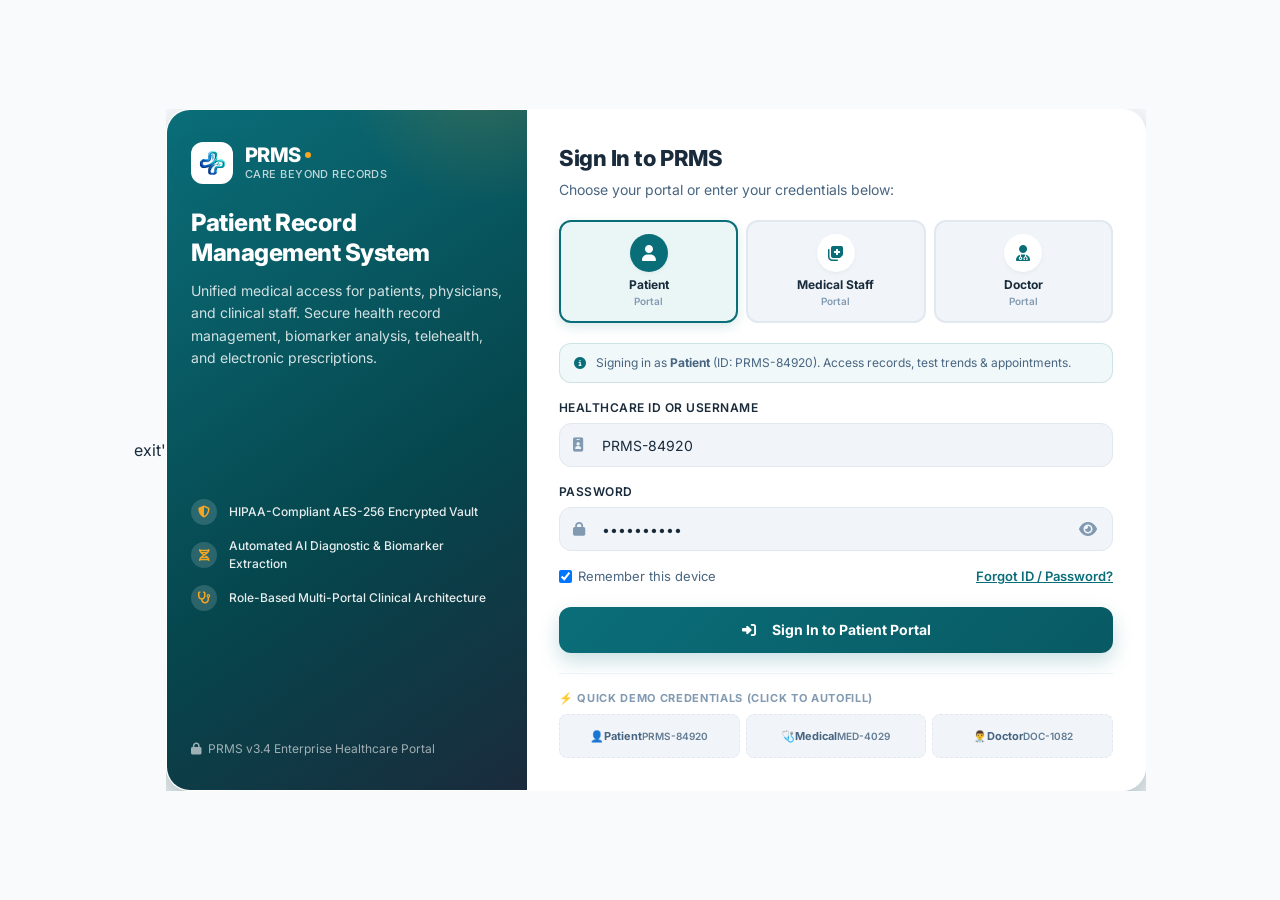
==== commit 61aed741: "Add complete Flask backend with MongoDB integration - Implement REST API endpoints for authenticatio" ====
--- a/index.html
+++ b/index.html
@@ -1,4 +1,4 @@
-<!DOCTYPE html>
+exit'<!DOCTYPE html>
 <html lang="en">
 
 <head>
